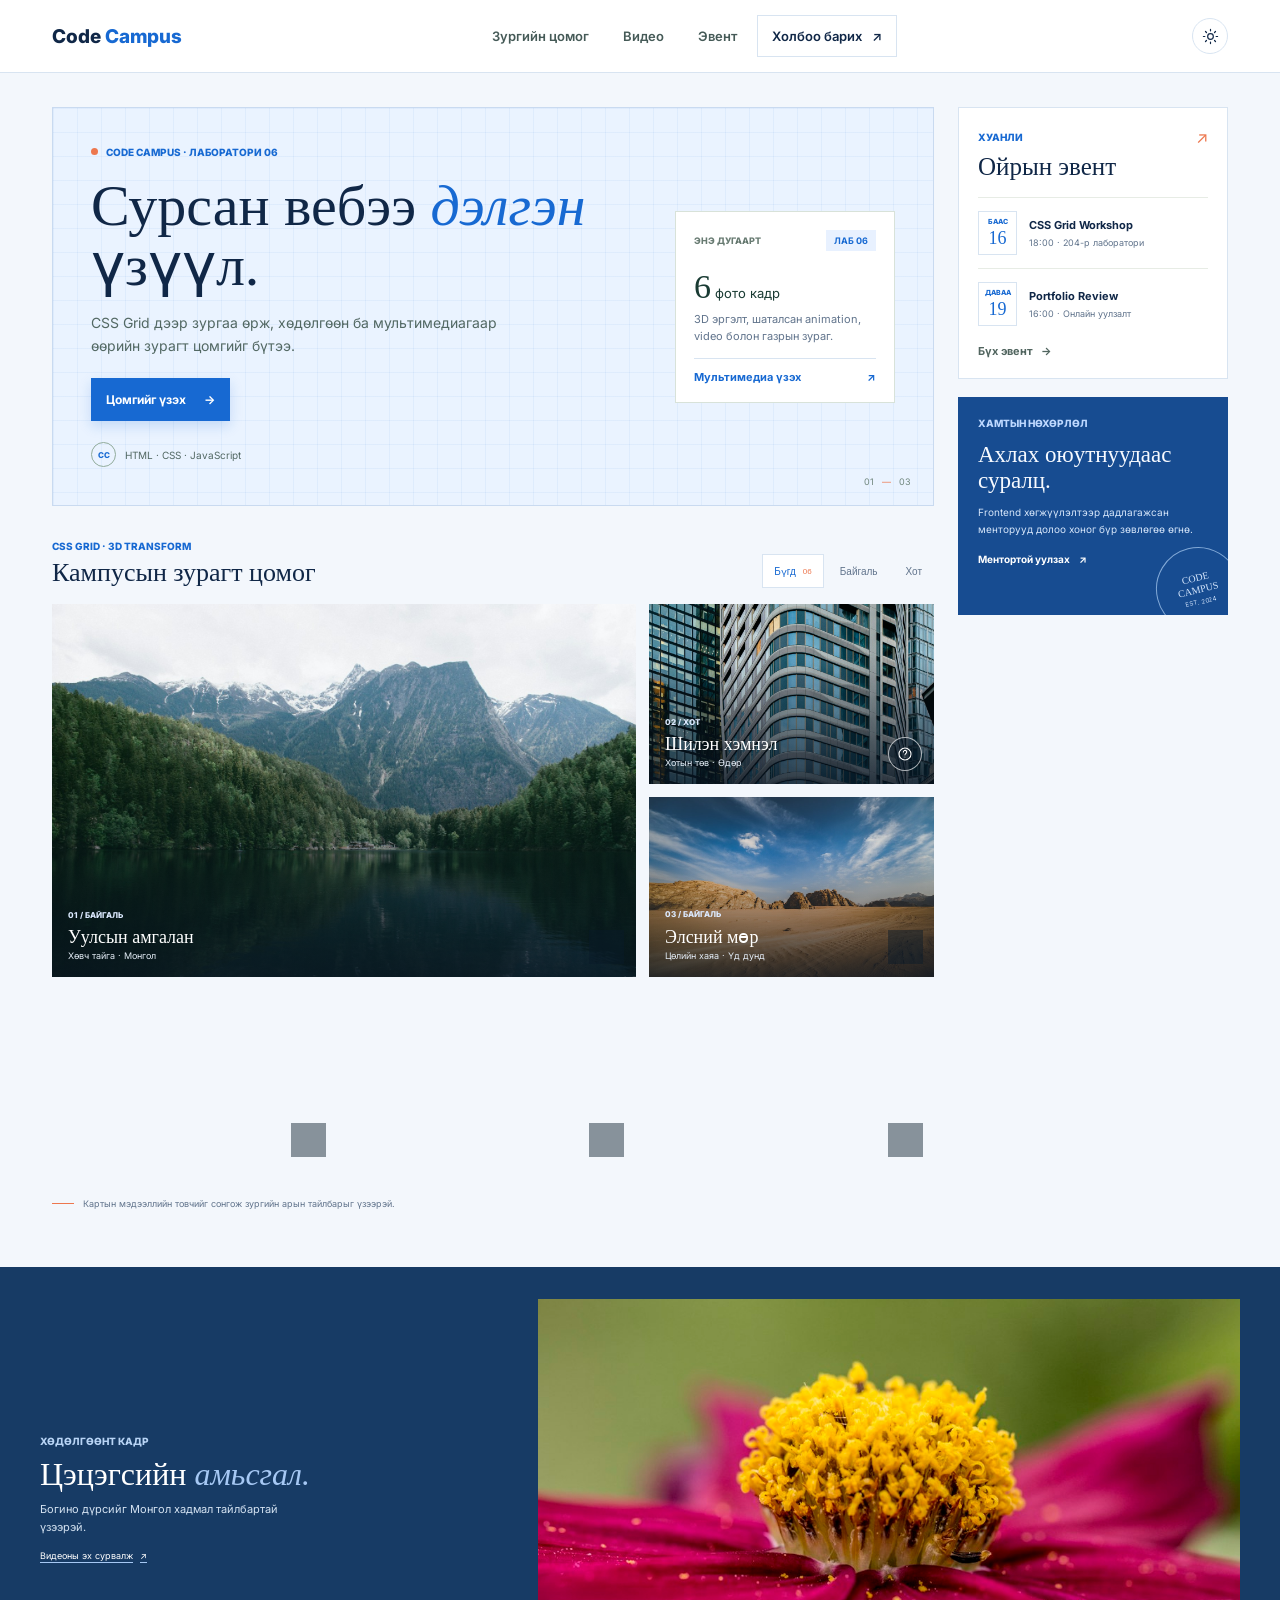
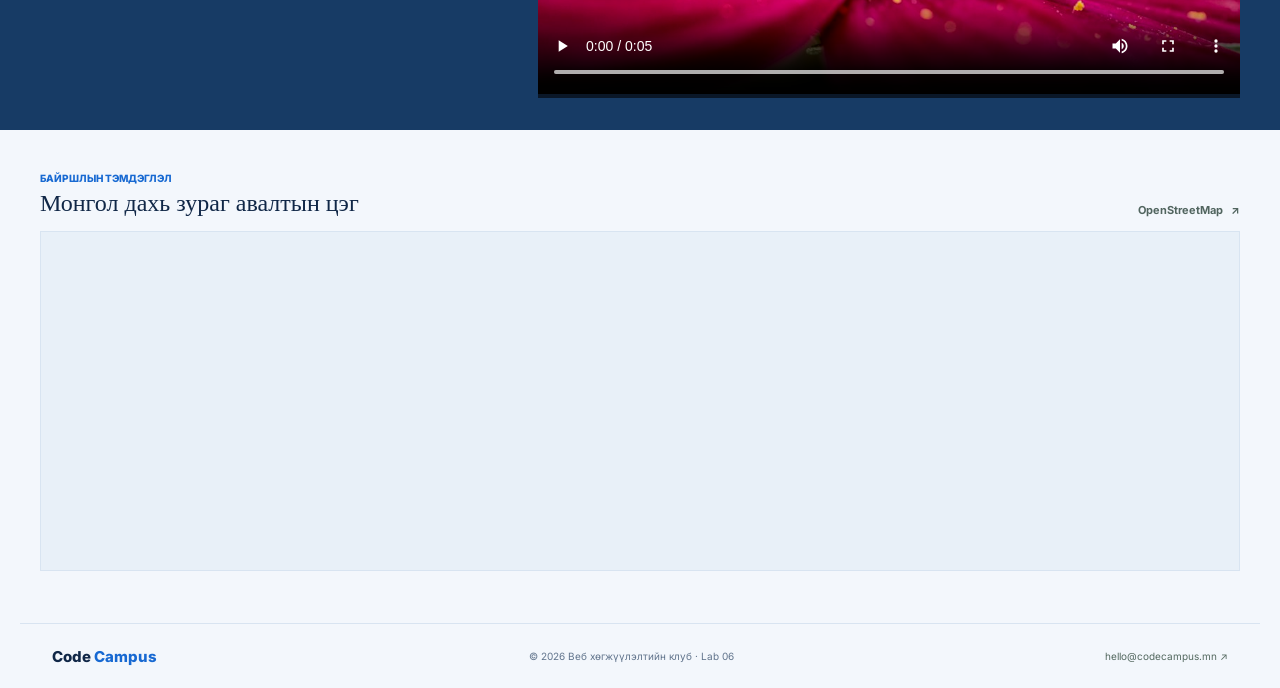
==== lab6/index.html @ c89c697c "Extend Code Campus with Lab 06 gallery" ====
<!DOCTYPE html>
<html lang="mn">
<head>
  <meta charset="UTF-8">
  <meta name="viewport" content="width=device-width, initial-scale=1.0">
  <meta name="description" content="Code Campus-ийн зурагт цомог: CSS animation, 3D flip карт болон мультимедиа.">
  <meta name="theme-color" content="#f3f7fc">
  <title>Code Campus | Зургийн цомог · Лаб 06</title>
  <link rel="preconnect" href="https://fonts.googleapis.com">
  <link rel="preconnect" href="https://fonts.gstatic.com" crossorigin>
  <link href="https://fonts.googleapis.com/css2?family=Inter:wght@400;500;600;700;800&display=swap" rel="stylesheet">
  <link rel="stylesheet" href="style.css">
  <script src="script.js" defer></script>
</head>
<body>
  <header class="site-header">
    <nav class="navbar" aria-label="Үндсэн цэс">
      <a class="logo" href="#home">Code <span>Campus</span></a>
      <input class="menu-toggle" type="checkbox" id="menu-toggle" aria-label="Цэс нээх">
      <label class="menu-button" for="menu-toggle" aria-hidden="true"><span></span><span></span><span></span></label>
      <ul class="nav-menu">
        <li><a href="#gallery">Зургийн цомог</a></li>
        <li><a href="#video">Видео</a></li>
        <li><a href="#events">Эвент</a></li>
        <li><a class="nav-cta" href="#contact">Холбоо барих <span aria-hidden="true">↗</span></a></li>
      </ul>
      <button class="theme-toggle" id="theme-toggle" type="button" aria-label="Харанхуй горим асаах" aria-pressed="false">
        <svg class="sun-icon" viewBox="0 0 24 24" aria-hidden="true"><circle cx="12" cy="12" r="4"/><path d="M12 2v2m0 16v2M4.93 4.93l1.42 1.42m11.3 11.3 1.42 1.42M2 12h2m16 0h2M4.93 19.07l1.42-1.42m11.3-11.3 1.42-1.42"/></svg>
        <svg class="moon-icon" viewBox="0 0 24 24" aria-hidden="true"><path d="M20.2 15.4A8.5 8.5 0 0 1 8.6 3.8 8.5 8.5 0 1 0 20.2 15.4Z"/></svg>
      </button>
    </nav>
  </header>

  <main id="home" class="page-layout">
    <div class="main-content">
      <section class="hero">
        <div class="hero-copy">
          <p class="eyebrow"><span class="status-dot"></span> CODE CAMPUS · ЛАБОРАТОРИ 06</p>
          <h1>Сурсан вебээ <span>дэлгэн</span> үзүүл.</h1>
          <p class="hero-description">CSS Grid дээр зургаа өрж, хөдөлгөөн ба мультимедиагаар өөрийн зурагт цомгийг бүтээ.</p>
          <a class="primary-link" href="#gallery">Цомгийг үзэх <span aria-hidden="true">→</span></a>
          <div class="hero-note"><span class="note-mark" aria-hidden="true">CC</span><span>HTML · CSS · JavaScript</span></div>
        </div>
        <aside class="enrollment" aria-label="Шинэ элсэлтийн мэдээлэл">
          <div class="enrollment-top"><span class="enrollment-label">ЭНЭ ДУГААРТ</span><span class="open-badge">ЛАБ 06</span></div>
          <p class="enrollment-date">6<span> фото кадр</span></p>
          <p class="enrollment-copy">3D эргэлт, шаталсан animation, video болон газрын зураг.</p>
          <a href="#video">Мультимедиа үзэх <span aria-hidden="true">↗</span></a>
        </aside>
        <div class="hero-index" aria-hidden="true">01 <span>—</span> 03</div>
      </section>

      <section class="courses gallery-section" id="gallery" aria-labelledby="gallery-title">
        <div class="section-heading">
          <div><p class="eyebrow">CSS GRID · 3D TRANSFORM</p><h2 id="gallery-title">Кампусын зурагт цомог</h2></div>
          <div class="gallery-filters" role="group" aria-label="Зургийг ангиллаар шүүх">
            <button class="filter-button is-active" type="button" data-filter="all" aria-pressed="true">Бүгд <span>06</span></button>
            <button class="filter-button" type="button" data-filter="nature" aria-pressed="false">Байгаль</button>
            <button class="filter-button" type="button" data-filter="city" aria-pressed="false">Хот</button>
          </div>
        </div>
        <div class="gallery-grid">
          <article class="photo-card photo-card-featured" data-category="nature" style="--i: 0"><div class="card-inner">
            <div class="card-face card-front"><img src="img/photo1.jpg" alt="Ойн ногоон уулсын дунд цэнхэр нуур, уулсын тусгал усанд харагдана" fetchpriority="high"><div class="photo-shade"></div><div class="photo-meta"><span class="course-code">01 / БАЙГАЛЬ</span><h3>Уулсын амгалан</h3><p>Хөвч тайга · Монгол</p></div><button class="flip-button" type="button" data-flip aria-label="Уулсын амгалан зургийн тайлбар харах" aria-pressed="false"><svg viewBox="0 0 24 24" aria-hidden="true"><circle cx="12" cy="12" r="9"/><path d="M9.7 9a2.4 2.4 0 1 1 4.1 1.7c-1.1 1-1.8 1.3-1.8 2.8m0 3h.01"/></svg></button></div>
            <div class="card-face card-back" aria-hidden="true" inert><span class="back-index">01 — ЗУРГИЙН ТЭМДЭГЛЭЛ</span><h3>Уулсын амгалан</h3><p>Нарс модод толгодын дагуу сүндэрлэж, тогтуун нуур цэнхэр тэнгэрийг тольдоно.</p><a href="https://unsplash.com/photos/river-surrounded-by-trees-near-mountain-elMz_DEwavA" target="_blank" rel="noopener noreferrer">Зургийн эх сурвалж ↗</a><button class="back-button" type="button" data-flip>Зураг руу буцах</button></div>
          </div></article>
          <article class="photo-card" data-category="city" style="--i: 1"><div class="card-inner">
            <div class="card-face card-front"><img src="img/photo2.jpg" alt="Шилэн фасадтай өндөр барилгын геометр хөх тэнгэрт тодорно" loading="lazy"><div class="photo-shade"></div><div class="photo-meta"><span class="course-code">02 / ХОТ</span><h3>Шилэн хэмнэл</h3><p>Хотын төв · Өдөр</p></div><button class="flip-button" type="button" data-flip aria-label="Шилэн хэмнэл зургийн тайлбар харах" aria-pressed="false"><svg viewBox="0 0 24 24" aria-hidden="true"><circle cx="12" cy="12" r="9"/><path d="M9.7 9a2.4 2.4 0 1 1 4.1 1.7c-1.1 1-1.8 1.3-1.8 2.8m0 3h.01"/></svg></button></div>
            <div class="card-face card-back" aria-hidden="true" inert><span class="back-index">02 — ЗУРГИЙН ТЭМДЭГЛЭЛ</span><h3>Шилэн хэмнэл</h3><p>Цэнхэр шилэн гадаргуу тэнгэр, хөрш барилгыг давхар тусгана.</p><a href="https://unsplash.com/photos/white-and-blue-glass-walled-high-rise-building-I87WXpMiuuc" target="_blank" rel="noopener noreferrer">Зургийн эх сурвалж ↗</a><button class="back-button" type="button" data-flip>Зураг руу буцах</button></div>
          </div></article>
          <article class="photo-card" data-category="nature" style="--i: 2"><div class="card-inner">
            <div class="card-face card-front"><img src="img/photo3.jpg" alt="Улаан шаргал элсэн тал хөх тэнгэрийн доор хадат уулстай нийлнэ" loading="lazy"><div class="photo-shade"></div><div class="photo-meta"><span class="course-code">03 / БАЙГАЛЬ</span><h3>Элсний мөр</h3><p>Цөлийн хаяа · Үд дунд</p></div><button class="flip-button" type="button" data-flip aria-label="Элсний мөр зургийн тайлбар харах" aria-pressed="false"><svg viewBox="0 0 24 24" aria-hidden="true"><circle cx="12" cy="12" r="9"/><path d="M9.7 9a2.4 2.4 0 1 1 4.1 1.7c-1.1 1-1.8 1.3-1.8 2.8m0 3h.01"/></svg></button></div>
            <div class="card-face card-back" aria-hidden="true" inert><span class="back-index">03 — ЗУРГИЙН ТЭМДЭГЛЭЛ</span><h3>Элсний мөр</h3><p>Салхи элсэн дээгүүр зөөлөн хээ татаж, алсын хадны дэргэд тэнгэр газрыг зааглана.</p><a href="https://unsplash.com/photos/a-desert-landscape-with-rocks-in-the-distance-avHjv_nHA8I" target="_blank" rel="noopener noreferrer">Зургийн эх сурвалж ↗</a><button class="back-button" type="button" data-flip>Зураг руу буцах</button></div>
          </div></article>
          <article class="photo-card" data-category="nature" style="--i: 3"><div class="card-inner">
            <div class="card-face card-front"><img src="img/photo4.jpg" alt="Ягаан өнгийн цэцгийн дэлбээний гол хэсгийн ойрын зураг" loading="lazy"><div class="photo-shade"></div><div class="photo-meta"><span class="course-code">04 / ОЙРЫН КАДР</span><h3>Жижигхэн ертөнц</h3><p>Цэцгийн дэлбээ · Макро</p></div><button class="flip-button" type="button" data-flip aria-label="Жижигхэн ертөнц зургийн тайлбар харах" aria-pressed="false"><svg viewBox="0 0 24 24" aria-hidden="true"><circle cx="12" cy="12" r="9"/><path d="M9.7 9a2.4 2.4 0 1 1 4.1 1.7c-1.1 1-1.8 1.3-1.8 2.8m0 3h.01"/></svg></button></div>
            <div class="card-face card-back" aria-hidden="true" inert><span class="back-index">04 — ЗУРГИЙН ТЭМДЭГЛЭЛ</span><h3>Жижигхэн ертөнц</h3><p>Макро линзээр харахад дэлбээний өнгө, тоосонцор жижигхэн ландшафт болон хувирна.</p><a href="https://unsplash.com/photos/pink-flower-in-tilt-shift-lens-6fVCfBMdAok" target="_blank" rel="noopener noreferrer">Зургийн эх сурвалж ↗</a><button class="back-button" type="button" data-flip>Зураг руу буцах</button></div>
          </div></article>
          <article class="photo-card" data-category="nature" style="--i: 4"><div class="card-inner">
            <div class="card-face card-front"><img src="img/photo5.jpg" alt="Шилмүүст ой, уулсын орой нуурын тунгалаг усанд туссан байдал" loading="lazy"><div class="photo-shade"></div><div class="photo-meta"><span class="course-code">05 / БАЙГАЛЬ</span><h3>Тольт нуур</h3><p>Уулын нуур · Өглөө</p></div><button class="flip-button" type="button" data-flip aria-label="Тольт нуур зургийн тайлбар харах" aria-pressed="false"><svg viewBox="0 0 24 24" aria-hidden="true"><circle cx="12" cy="12" r="9"/><path d="M9.7 9a2.4 2.4 0 1 1 4.1 1.7c-1.1 1-1.8 1.3-1.8 2.8m0 3h.01"/></svg></button></div>
            <div class="card-face card-back" aria-hidden="true" inert><span class="back-index">05 — ЗУРГИЙН ТЭМДЭГЛЭЛ</span><h3>Тольт нуур</h3><p>Нарс моддын бараан ногоон өнгө усны гадаргууд бууж, уулын хяртай тэгш хэм үүсгэнэ.</p><a href="https://unsplash.com/photos/a-lake-surrounded-by-mountains-and-trees-cpXJYdJSNeM" target="_blank" rel="noopener noreferrer">Зургийн эх сурвалж ↗</a><button class="back-button" type="button" data-flip>Зураг руу буцах</button></div>
          </div></article>
          <article class="photo-card" data-category="city" style="--i: 5"><div class="card-inner">
            <div class="card-face card-front"><img src="img/photo6.jpg" alt="Хотын явган хүний гарцаар хүмүүс өндөр барилгуудын дунд гарч байна" loading="lazy"><div class="photo-shade"></div><div class="photo-meta"><span class="course-code">06 / ХОТ</span><h3>Гудамжны урсгал</h3><p>Хотын уулзвар · Өдөр</p></div><button class="flip-button" type="button" data-flip aria-label="Гудамжны урсгал зургийн тайлбар харах" aria-pressed="false"><svg viewBox="0 0 24 24" aria-hidden="true"><circle cx="12" cy="12" r="9"/><path d="M9.7 9a2.4 2.4 0 1 1 4.1 1.7c-1.1 1-1.8 1.3-1.8 2.8m0 3h.01"/></svg></button></div>
            <div class="card-face card-back" aria-hidden="true" inert><span class="back-index">06 — ЗУРГИЙН ТЭМДЭГЛЭЛ</span><h3>Гудамжны урсгал</h3><p>Явган зорчигчдын хөдөлгөөн, фасад, замын тэмдэглэгээ хотын өдөр тутмын хэмнэлийг илтгэнэ.</p><a href="https://unsplash.com/photos/modern-city-street-with-tall-buildings-and-crosswalk-dOYoYOSDY_c" target="_blank" rel="noopener noreferrer">Зургийн эх сурвалж ↗</a><button class="back-button" type="button" data-flip>Зураг руу буцах</button></div>
          </div></article>
        </div>
        <p class="gallery-caption"><span class="caption-rule"></span> Картын мэдээллийн товчийг сонгож зургийн арын тайлбарыг үзээрэй.</p>
      </section>
    </div>

    <aside class="sidebar">
      <section class="sidebar-section" id="events">
        <div class="sidebar-heading"><p class="eyebrow">ХУАНЛИ</p><span class="sidebar-symbol" aria-hidden="true">↗</span></div>
        <h2>Ойрын эвент</h2>
        <article class="event-item"><time datetime="2026-10-16"><span>БААС</span><strong>16</strong></time><div><h3>CSS Grid Workshop</h3><p>18:00 · 204-р лаборатори</p></div></article>
        <article class="event-item"><time datetime="2026-10-19"><span>ДАВАА</span><strong>19</strong></time><div><h3>Portfolio Review</h3><p>16:00 · Онлайн уулзалт</p></div></article>
        <a class="text-link" href="#contact">Бүх эвент <span aria-hidden="true">→</span></a>
      </section>
      <section class="mentor-section" id="mentors">
        <p class="eyebrow">ХАМТЫН НӨХӨРЛӨЛ</p><h2>Ахлах оюутнуудаас суралц.</h2>
        <p>Frontend хөгжүүлэлтээр дадлагажсан менторууд долоо хоног бүр зөвлөгөө өгнө.</p>
        <a href="#contact">Ментортой уулзах <span aria-hidden="true">↗</span></a>
        <div class="mentor-stamp" aria-hidden="true">CODE<br>CAMPUS<br><span>EST. 2024</span></div>
      </section>
    </aside>
  </main>

  <section class="multimedia-band" id="video" aria-labelledby="video-title">
    <div class="multimedia-inner">
      <div class="video-copy"><p class="eyebrow">ХӨДӨЛГӨӨНТ КАДР</p><h2 id="video-title">Цэцэгсийн <span>амьсгал.</span></h2><p>Богино дүрсийг Монгол хадмал тайлбартай үзээрэй.</p><a href="https://interactive-examples.mdn.mozilla.net/media/cc0-videos/flower.mp4" target="_blank" rel="noopener noreferrer">Видеоны эх сурвалж <span aria-hidden="true">↗</span></a></div>
      <div class="video-frame"><video controls preload="metadata" poster="img/photo4.jpg" aria-describedby="video-description"><source src="video/clip.webm" type="video/webm"><source src="video/clip.mp4" type="video/mp4"><track kind="captions" src="video/clip.mn.vtt" srclang="mn" label="Монгол хадмал" default><p>Таны браузер видео тоглуулах боломжгүй байна. <a href="video/clip.mp4">Видеог нээх</a>.</p></video><p id="video-description" class="sr-only">Салхинд зөөлөн найгах цэцгийн ойрын дүрс. Яриа, хөгжимгүй.</p></div>
    </div>
  </section>
  <section class="map-section" id="map" aria-labelledby="map-title"><div class="map-inner"><div class="section-heading"><div><p class="eyebrow">БАЙРШЛЫН ТЭМДЭГЛЭЛ</p><h2 id="map-title">Монгол дахь зураг авалтын цэг</h2></div><a class="text-link" href="https://www.openstreetmap.org/?mlat=47.9184&amp;mlon=106.9177#map=13/47.9184/106.9177" target="_blank" rel="noopener noreferrer">OpenStreetMap <span aria-hidden="true">↗</span></a></div><div class="map-frame"><iframe title="Монгол Улсын газрын зураг, Улаанбаатар хотын төв" src="https://www.openstreetmap.org/export/embed.html?bbox=106.88%2C47.89%2C106.98%2C47.96&amp;layer=mapnik&amp;marker=47.9184%2C106.9177" loading="lazy" referrerpolicy="no-referrer" sandbox="allow-scripts allow-same-origin"></iframe></div></div></section>

  <footer class="site-footer" id="contact"><a class="footer-brand" href="#home">Code <span>Campus</span></a><p>© 2026 Веб хөгжүүлэлтийн клуб · Lab 06</p><a href="mailto:hello@codecampus.mn">hello@codecampus.mn <span aria-hidden="true">↗</span></a></footer>
</body>
</html>
---- lab6/style.css ----
:root {
  color-scheme: light;
  --ink: #102747;
  --muted: #61748c;
  --line: #d8e4f1;
  --paper: #f3f7fc;
  --white: #ffffff;
  --green: #1769d2;
  --orange: #ed774e;
  --blue: #496b9a;
}

* { box-sizing: border-box; }
html { scroll-behavior: smooth; }
body { margin: 0; color: var(--ink); background: var(--paper); font-family: Inter, Arial, sans-serif; }
a { color: inherit; }
.site-header { position: sticky; z-index: 10; top: 0; border-bottom: 1px solid var(--line); background: rgba(255,255,255,.96); }
.navbar { width: min(1240px, 100%); min-height: 68px; margin: 0 auto; padding: 0 20px; display: flex; align-items: center; justify-content: space-between; gap: 18px; }
.logo,.footer-brand { color: var(--ink); font-size: 19px; font-weight: 800; text-decoration: none; white-space: nowrap; }
.logo span,.footer-brand span { color: var(--green); }
.nav-menu { display: flex; align-items: center; gap: 6px; padding: 0; margin: 0; list-style: none; }
.nav-menu a { display: inline-flex; min-height: 42px; align-items: center; justify-content: center; gap: 10px; padding: 0 14px; color: #455a57; font-size: 13px; font-weight: 600; text-decoration: none; }
.nav-menu a:hover,.text-link:hover,.course-card a:hover { color: var(--green); }
.nav-menu .nav-cta { border: 1px solid var(--line); color: var(--ink); }
.menu-toggle,.menu-button { display: none; }
.page-layout { width: min(1240px, 100%); margin: 0 auto; padding: 26px 20px 50px; display: grid; grid-template-columns: minmax(0,1fr); gap: 24px; }
.main-content { min-width: 0; display: grid; align-content: start; gap: 34px; }
.hero { position: relative; min-height: 364px; padding: 29px 25px; display: grid; grid-template-columns: minmax(0,1fr); align-items: center; gap: 24px; overflow: hidden; border: 1px solid #c9daf0; background-color: #eaf3ff; background-image: linear-gradient(rgba(23,105,210,.055) 1px,transparent 1px),linear-gradient(90deg,rgba(23,105,210,.055) 1px,transparent 1px); background-size: 24px 24px; }
.hero-copy { position: relative; z-index: 1; max-width: 580px; }
.eyebrow { margin: 0; color: var(--green); font-size: 10px; font-weight: 800; letter-spacing: 0; }
.status-dot { width: 7px; height: 7px; display: inline-block; margin-right: 6px; border-radius: 50%; background: var(--orange); vertical-align: 1px; }
.hero h1 { max-width: 560px; margin: 18px 0 0; color: #102747; font-family: Georgia, serif; font-size: 48px; font-weight: 500; line-height: 1.04; }
.hero h1 span { color: var(--green); font-style: italic; }
.hero-description { max-width: 455px; margin: 14px 0 0; color: #526863; font-size: 14px; line-height: 1.7; }
.primary-link { min-height: 43px; margin-top: 20px; padding: 0 15px; display: inline-flex; align-items: center; gap: 18px; color: white; background: var(--green); font-size: 12px; font-weight: 700; text-decoration: none; }
.primary-link:hover { background: #10533f; }
.hero-note { margin-top: 21px; display: flex; align-items: center; gap: 9px; color: #526863; font-size: 10px; }
.note-mark { width: 25px; height: 25px; display: grid; place-items: center; border: 1px solid #91ab9b; border-radius: 50%; color: var(--green); font-size: 8px; font-weight: 800; }
.enrollment { position: relative; z-index: 1; width: 100%; padding: 18px; border: 1px solid #d8e2d9; background: var(--white); }
.enrollment-top { display: flex; align-items: center; justify-content: space-between; gap: 8px; }
.enrollment-label { color: #687b72; font-size: 9px; font-weight: 800; }
.open-badge { padding: 5px 8px; color: #1769d2; background: #e8f1ff; font-size: 9px; font-weight: 700; }
.enrollment-date { margin: 17px 0 0; color: #193b33; font-family: Georgia,serif; font-size: 34px; }
.enrollment-date span { font-family: Inter,Arial,sans-serif; font-size: 13px; }
.enrollment-copy { margin: 5px 0 13px; color: var(--muted); font-size: 11px; line-height: 1.55; }
.enrollment>a { display: flex; justify-content: space-between; padding-top: 11px; border-top: 1px solid var(--line); color: var(--green); font-size: 11px; font-weight: 700; text-decoration: none; }
.hero-index { position: absolute; right: 22px; bottom: 18px; color: #71877e; font-size: 9px; }
.hero-index span { padding: 0 5px; color: var(--orange); }
.courses { display: grid; gap: 16px; }
.section-heading { display: flex; align-items: end; justify-content: space-between; gap: 12px; }
.section-heading h2,.sidebar-section>h2 { margin: 6px 0 0; color: var(--ink); font-family: Georgia,serif; font-size: 25px; font-weight: 500; }
.text-link { display: inline-flex; align-items: center; gap: 8px; color: #51655f; font-size: 11px; font-weight: 700; text-decoration: none; white-space: nowrap; }
.course-grid { display: grid; grid-template-columns: minmax(0,1fr); gap: 10px; }
.course-card { min-width: 0; min-height: 218px; padding: 17px; display: flex; flex-direction: column; align-items: flex-start; border: 1px solid var(--line); background: var(--white); }
.card-top { width: 100%; display: flex; align-items: center; justify-content: space-between; }
.course-code { color: #6c7d74; font-size: 9px; font-weight: 800; }
.card-arrow { color: #81918a; font-size: 15px; }
.card-icon { width: 36px; height: 36px; margin-top: 13px; display: grid; place-items: center; background: #e6f0ff; font-size: 14px; font-weight: 800; }
.icon-html { color: #1769d2; }.icon-css { color: #bc6747; background: #fff0e9; }.icon-layout { color: var(--blue); background: #e8edf5; }.icon-js { color: #856b25; background: #f5efd8; font-size: 10px; }.icon-ui { color: #765b84; background: #f0eaf2; }.icon-build { color: #337a70; background: #e2f1ed; }
.course-card h3 { margin: 12px 0 6px; font-family: Georgia,serif; font-size: 17px; font-weight: 500; }
.course-card p { margin: 0; color: var(--muted); font-size: 11px; line-height: 1.6; }
.course-card>a { margin-top: auto; padding-top: 13px; color: #455d55; font-size: 10px; font-weight: 700; text-decoration: none; }
.course-card>a span { margin-left: 7px; color: var(--green); }
.sidebar { min-width: 0; display: grid; align-content: start; gap: 18px; }
.sidebar-section { padding: 19px; border: 1px solid var(--line); background: var(--white); }
.sidebar-heading { display: flex; align-items: center; justify-content: space-between; }
.sidebar-symbol { color: var(--orange); }
.sidebar-section>h2 { margin-bottom: 16px; }
.event-item { padding: 13px 0; display: flex; align-items: center; gap: 12px; border-top: 1px solid #e7ece5; }
.event-item time { width: 39px; min-width: 39px; display: grid; justify-items: center; padding: 5px 0; border: 1px solid var(--line); color: var(--green); }
.event-item time span { font-size: 7px; font-weight: 800; }
.event-item time strong { margin-top: 2px; font-family: Georgia,serif; font-size: 18px; font-weight: 500; }
.event-item h3 { margin: 0; font-size: 11px; }.event-item p { margin: 5px 0 0; color: var(--muted); font-size: 9px; }
.sidebar-section>.text-link { margin-top: 5px; }
.mentor-section { position: relative; min-height: 218px; padding: 20px; overflow: hidden; color: #f7faff; background: #174c91; }
.mentor-section .eyebrow { color: #bdd8ff; }
.mentor-section h2 { max-width: 210px; margin: 13px 0 0; font-family: Georgia,serif; font-size: 23px; font-weight: 500; line-height: 1.14; }
.mentor-section>p:not(.eyebrow) { max-width: 230px; margin: 10px 0 0; color: #d6e6fa; font-size: 10px; line-height: 1.65; }
.mentor-section>a { position: relative; z-index: 1; display: inline-flex; gap: 9px; margin-top: 16px; color: white; font-size: 10px; font-weight: 700; text-decoration: none; }
.mentor-stamp { position: absolute; right: -12px; bottom: -16px; width: 84px; height: 84px; display: grid; align-content: center; justify-items: center; border: 1px solid #82a9d7; border-radius: 50%; color: #d1e3fb; font-family: Georgia,serif; font-size: 10px; line-height: 1.15; text-align: center; transform: rotate(-14deg); }
.mentor-stamp span { margin-top: 4px; font-family: Inter,Arial,sans-serif; font-size: 6px; }
.site-footer { width: min(1240px, 100%); min-height: 65px; margin: 0 auto; padding: 14px 20px; display: flex; flex-direction: column; align-items: flex-start; justify-content: space-between; gap: 9px; border-top: 1px solid var(--line); color: var(--muted); }
.footer-brand { font-size: 15px; }.site-footer p,.site-footer>a:last-child { margin: 0; font-size: 10px; }.site-footer>a:last-child { color: #53685f; text-decoration: none; }

.course-card,.sidebar-section,.enrollment { transition: border-color .18s ease,box-shadow .18s ease,transform .18s ease; }
.course-card:hover,.sidebar-section:hover,.enrollment:hover { border-color: #9bbce8; box-shadow: 0 10px 24px rgba(28,82,150,.09); transform: translateY(-2px); }
.primary-link { box-shadow: 0 5px 12px rgba(23,105,210,.18); }
.primary-link:hover { background: #1054ad; }
.nav-menu a:focus-visible,.primary-link:focus-visible,.text-link:focus-visible,.course-card>a:focus-visible { outline: 2px solid #1769d2; outline-offset: 3px; }

@media (min-width: 600px) {
  .navbar { min-height: 72px; padding-inline: 26px; }
  .menu-button { display: none; }
  .nav-menu { display: flex; }
  .page-layout { padding: 30px 26px 54px; gap: 30px; }
  .hero { min-height: 390px; padding: 36px; grid-template-columns: minmax(0,1fr) 210px; gap: 24px; }
  .hero h1 { font-size: 54px; }
  .enrollment { align-self: center; }
  .course-grid { grid-template-columns: repeat(2,minmax(0,1fr)); gap: 12px; }
  .sidebar { grid-template-columns: repeat(2,minmax(0,1fr)); }
  .site-footer { padding-inline: 26px; flex-direction: row; align-items: center; }
}

@media (max-width: 599px) {
  .navbar { min-height: 62px; }
  .menu-button { width: 38px; height: 38px; display: flex; flex-direction: column; align-items: center; justify-content: center; gap: 5px; border: 1px solid var(--line); cursor: pointer; }
  .menu-button span { width: 16px; height: 1.5px; background: var(--ink); transition: transform .2s ease, opacity .2s ease; }
  .menu-toggle { position: absolute; width: 1px; height: 1px; overflow: hidden; clip: rect(0,0,0,0); white-space: nowrap; }
  .menu-toggle:focus-visible+.menu-button { outline: 2px solid var(--green); outline-offset: 2px; }
  .nav-menu { position: absolute; top: 100%; right: 0; left: 0; display: none; padding: 8px 20px 16px; border-bottom: 1px solid var(--line); background: var(--white); }
  .nav-menu li,.nav-menu a { width: 100%; }
  .nav-menu a { justify-content: flex-start; padding-inline: 8px; }
  .nav-menu .nav-cta { margin-top: 5px; padding-inline: 12px; }
  .menu-toggle:checked~.nav-menu { display: grid; }
  .menu-toggle:checked+.menu-button span:first-child { transform: translateY(6.5px) rotate(45deg); }
  .menu-toggle:checked+.menu-button span:nth-child(2) { opacity: 0; }
  .menu-toggle:checked+.menu-button span:last-child { transform: translateY(-6.5px) rotate(-45deg); }
}

@media (min-width: 900px) {
  .navbar { padding-inline: 32px; }
  .page-layout { padding: 34px 32px 58px; grid-template-columns: minmax(0,1fr) 270px; gap: 24px; }
  .hero { min-height: 378px; padding: 38px; grid-template-columns: minmax(0,1fr) 220px; }
  .hero h1 { font-size: 58px; }
  .course-grid { grid-template-columns: repeat(3,minmax(0,1fr)); gap: 12px; }
  .sidebar { position: sticky; top: 96px; grid-template-columns: 1fr; }
  .site-footer { padding-inline: 32px; }
}

@media (prefers-reduced-motion: reduce) { html { scroll-behavior: auto; } *,*::before,*::after { transition-duration: .01ms !important; } }

/* Lab 06 gallery and multimedia */
.gallery-section { min-width: 0; }
.section-heading h2 { font-size: 26px; }
.gallery-filters { display: flex; flex-wrap: wrap; justify-content: flex-end; gap: 4px; }
.filter-button { min-height: 34px; padding: 0 11px; display: inline-flex; align-items: center; gap: 7px; border: 1px solid transparent; color: var(--muted); background: transparent; font-size: 10px; }
.filter-button:hover,.filter-button.is-active { border-color: var(--line); color: var(--green); background: var(--white); }
.filter-button span { color: var(--orange); font-size: 8px; }
.gallery-grid { display: grid; grid-template-columns: repeat(3,minmax(0,1fr)); grid-auto-rows: 180px; gap: 13px; perspective: 1200px; }
.photo-card { min-width: 0; min-height: 0; grid-column: span 1; grid-row: span 1; animation: card-enter .6s both cubic-bezier(.2,.7,.25,1); animation-delay: calc(var(--i,0) * 90ms); }
.photo-card-featured { grid-column: span 2; grid-row: span 2; }
.card-inner { position: relative; width: 100%; height: 100%; min-height: 180px; transform-style: preserve-3d; transition: transform .68s cubic-bezier(.2,.72,.2,1); }
.photo-card.is-flipped .card-inner { transform: rotateY(180deg); }
.card-face { position: absolute; inset: 0; overflow: hidden; backface-visibility: hidden; -webkit-backface-visibility: hidden; }
.card-front { color: white; background: #315678; }
.card-front img { width: 100%; height: 100%; object-fit: cover; transition: transform .55s ease,filter .3s ease; }
.photo-card:hover .card-front img,.photo-card:focus-within .card-front img { transform: scale(1.04); }
.photo-shade { position: absolute; inset: 28% 0 0; background: linear-gradient(transparent,rgb(7 20 34 / 78%)); pointer-events: none; }
.photo-meta { position: absolute; right: 52px; bottom: 16px; left: 16px; }
.photo-meta .course-code { color: #dceaff; font-size: 8px; }
.photo-meta h3 { margin: 5px 0 2px; color: white; font-family: Georgia,serif; font-size: 18px; font-weight: 500; }
.photo-meta p { margin: 0; color: #e4edf7; font-size: 9px; }
.flip-button { position: absolute; z-index: 2; right: 12px; bottom: 13px; width: 34px; aspect-ratio: 1; display: grid; place-items: center; border: 1px solid rgb(255 255 255 / 65%); border-radius: 50%; color: white; background: rgb(10 27 42 / 46%); transition: background .2s ease,transform .2s ease; }
.flip-button:hover,.flip-button:focus-visible { background: #1769d2; transform: scale(1.08); }
.flip-button svg { width: 16px; fill: none; stroke: currentColor; stroke-width: 1.6; stroke-linecap: round; }
.card-back { padding: 17px; display: flex; flex-direction: column; align-items: flex-start; justify-content: center; transform: rotateY(180deg); color: #f7faff; background: #174c91; }
.photo-card:nth-child(2) .card-back,.photo-card:nth-child(5) .card-back { background: #215e68; }
.photo-card:nth-child(3) .card-back,.photo-card:nth-child(6) .card-back { background: #914f37; }
.back-index { color: #d5e7fc; font-size: 8px; font-weight: 700; }
.card-back h3 { margin: 8px 0; color: white; font-family: Georgia,serif; font-size: 18px; font-weight: 500; }
.card-back p { max-width: 42ch; margin: 0; color: #e2edf9; font-size: 10px; line-height: 1.6; }
.card-back>a { margin-top: 12px; color: white; font-size: 9px; font-weight: 700; text-decoration-color: #a6c8f4; text-underline-offset: 3px; }
.back-button { margin-top: 12px; padding: 7px 10px; border: 1px solid rgb(255 255 255 / 50%); border-radius: 2px; color: white; background: transparent; font-size: 9px; }
.back-button:hover,.back-button:focus-visible { background: rgb(255 255 255 / 14%); }
.photo-card.is-hidden { display: none; }
.gallery-caption { margin: 12px 0 0; display: flex; align-items: center; gap: 9px; color: var(--muted); font-size: 9px; }
.caption-rule { width: 22px; height: 1px; flex: 0 0 22px; background: var(--orange); }
.theme-toggle { width: 36px; height: 36px; flex: 0 0 36px; display: grid; place-items: center; border: 1px solid var(--line); border-radius: 50%; color: var(--ink); background: var(--white); transition: color .18s ease,border-color .18s ease,transform .18s ease; }
.theme-toggle:hover { color: var(--green); border-color: var(--green); transform: rotate(-12deg); }
.theme-toggle svg { width: 17px; fill: none; stroke: currentColor; stroke-width: 1.7; stroke-linecap: round; stroke-linejoin: round; }
.moon-icon,:root[data-theme="dark"] .sun-icon { display: none; }
:root[data-theme="dark"] .moon-icon { display: block; }
:root[data-theme="dark"] { color-scheme: dark; --ink: #eaf2fb; --muted: #b2c2d4; --line: #30445b; --paper: #101c2c; --white: #182a40; --green: #8dbdff; --blue: #8dbdff; --orange: #f29a78; }
:root[data-theme="dark"] .site-header { background: rgb(16 28 44 / 95%); }
:root[data-theme="dark"] .hero { border-color: #294866; background-color: #193657; background-image: linear-gradient(rgb(141 189 255 / 6%) 1px,transparent 1px),linear-gradient(90deg,rgb(141 189 255 / 6%) 1px,transparent 1px); }
:root[data-theme="dark"] .hero h1,:root[data-theme="dark"] .section-heading h2,:root[data-theme="dark"] .course-card h3,:root[data-theme="dark"] .sidebar-card h2,:root[data-theme="dark"] .event-item strong,:root[data-theme="dark"] .enrollment-date { color: var(--ink); }
:root[data-theme="dark"] .hero-description,:root[data-theme="dark"] .hero-note,:root[data-theme="dark"] .course-card p,:root[data-theme="dark"] .event-item p,:root[data-theme="dark"] .mentor-card p { color: var(--muted); }
:root[data-theme="dark"] .enrollment,:root[data-theme="dark"] .course-card,:root[data-theme="dark"] .sidebar-card { border-color: var(--line); background: var(--white); }
:root[data-theme="dark"] .mentor-card { border-color: #365c87; background: #173b65; }
:root[data-theme="dark"] .nav-menu a { color: #d7e4f2; }
:root[data-theme="dark"] .nav-menu .nav-cta { border-color: var(--line); color: var(--ink); }
:root[data-theme="dark"] .nav-menu { background: var(--white); }
:root[data-theme="dark"] .theme-toggle { color: #edc66a; background: var(--white); }
.multimedia-band { padding: 32px 20px; color: #f5f9ff; background: #173b65; }
.multimedia-inner,.map-inner { width: min(1200px,100%); margin: 0 auto; }
.multimedia-inner { display: grid; grid-template-columns: minmax(0,.8fr) minmax(0,1.2fr); align-items: center; gap: 30px; }
.video-copy .eyebrow { color: #b8d4f5; }
.video-copy h2 { margin: 10px 0 0; color: white; font-family: Georgia,serif; font-size: 32px; font-weight: 500; line-height: 1.08; }
.video-copy h2 span { color: #a6c8f4; font-style: italic; }
.video-copy>p:not(.eyebrow) { max-width: 35ch; margin: 10px 0 0; color: #d5e3f2; font-size: 11px; line-height: 1.6; }
.video-copy>a { display: inline-flex; gap: 7px; margin-top: 13px; color: white; font-size: 9px; text-decoration-color: #a6c8f4; text-underline-offset: 3px; }
.video-frame { min-width: 0; background: #0a1728; }
.video-frame video { width: 100%; aspect-ratio: 16/9; object-fit: cover; }
.sr-only { position: absolute; width: 1px; height: 1px; padding: 0; margin: -1px; overflow: hidden; clip: rect(0,0,0,0); white-space: nowrap; border: 0; }
.map-section { padding: 42px 20px 52px; background: var(--paper); }
.map-section .section-heading { margin-bottom: 14px; }
.map-section .section-heading h2 { font-size: 24px; }
.map-frame { height: clamp(220px,30vw,340px); overflow: hidden; border: 1px solid var(--line); background: #e8f0f8; }
.map-frame iframe { width: 100%; height: 100%; border: 0; }
:focus-visible { outline: 3px solid var(--orange); outline-offset: 3px; }
@keyframes card-enter { from { opacity: 0; transform: translateY(16px) scale(.985); } to { opacity: 1; transform: translateY(0) scale(1); } }

@media (max-width: 920px) {
  .gallery-grid { grid-template-columns: repeat(2,minmax(0,1fr)); grid-auto-rows: 190px; }
  .photo-card-featured { grid-column: span 2; grid-row: span 2; }
  .multimedia-inner { gap: 20px; }
}
@media (max-width: 680px) {
  .gallery-section .section-heading { align-items: flex-start; flex-direction: column; }
  .gallery-filters { justify-content: flex-start; }
  .gallery-grid { grid-auto-rows: 220px; }
  .multimedia-inner { grid-template-columns: 1fr; }
}
@media (max-width: 599px) {
  .navbar { gap: 8px; }
  .theme-toggle { width: 34px; height: 34px; flex-basis: 34px; }
  .hero { min-height: 0; padding: 24px; }
  .hero h1 { font-size: 34px; }
  .hero-description { font-size: 13px; }
  .gallery-grid { grid-template-columns: minmax(0,1fr); grid-auto-rows: 250px; }
  .photo-card-featured { grid-column: span 1; grid-row: span 1; }
  .photo-meta { right: 48px; bottom: 15px; left: 15px; }
  .card-back { padding: 15px; }
  .card-back p { font-size: 11px; }
  .multimedia-band { padding: 24px 20px; }
  .map-section { padding: 34px 20px 42px; }
  .map-section .section-heading { align-items: flex-start; }
}
@media (prefers-reduced-motion: reduce) {
  *,*::before,*::after { animation-duration: .01ms !important; animation-iteration-count: 1 !important; transition-duration: .01ms !important; scroll-behavior: auto !important; }
  .photo-card:hover .card-front img,.photo-card:focus-within .card-front img,.theme-toggle:hover,.flip-button:hover { transform: none; }
}
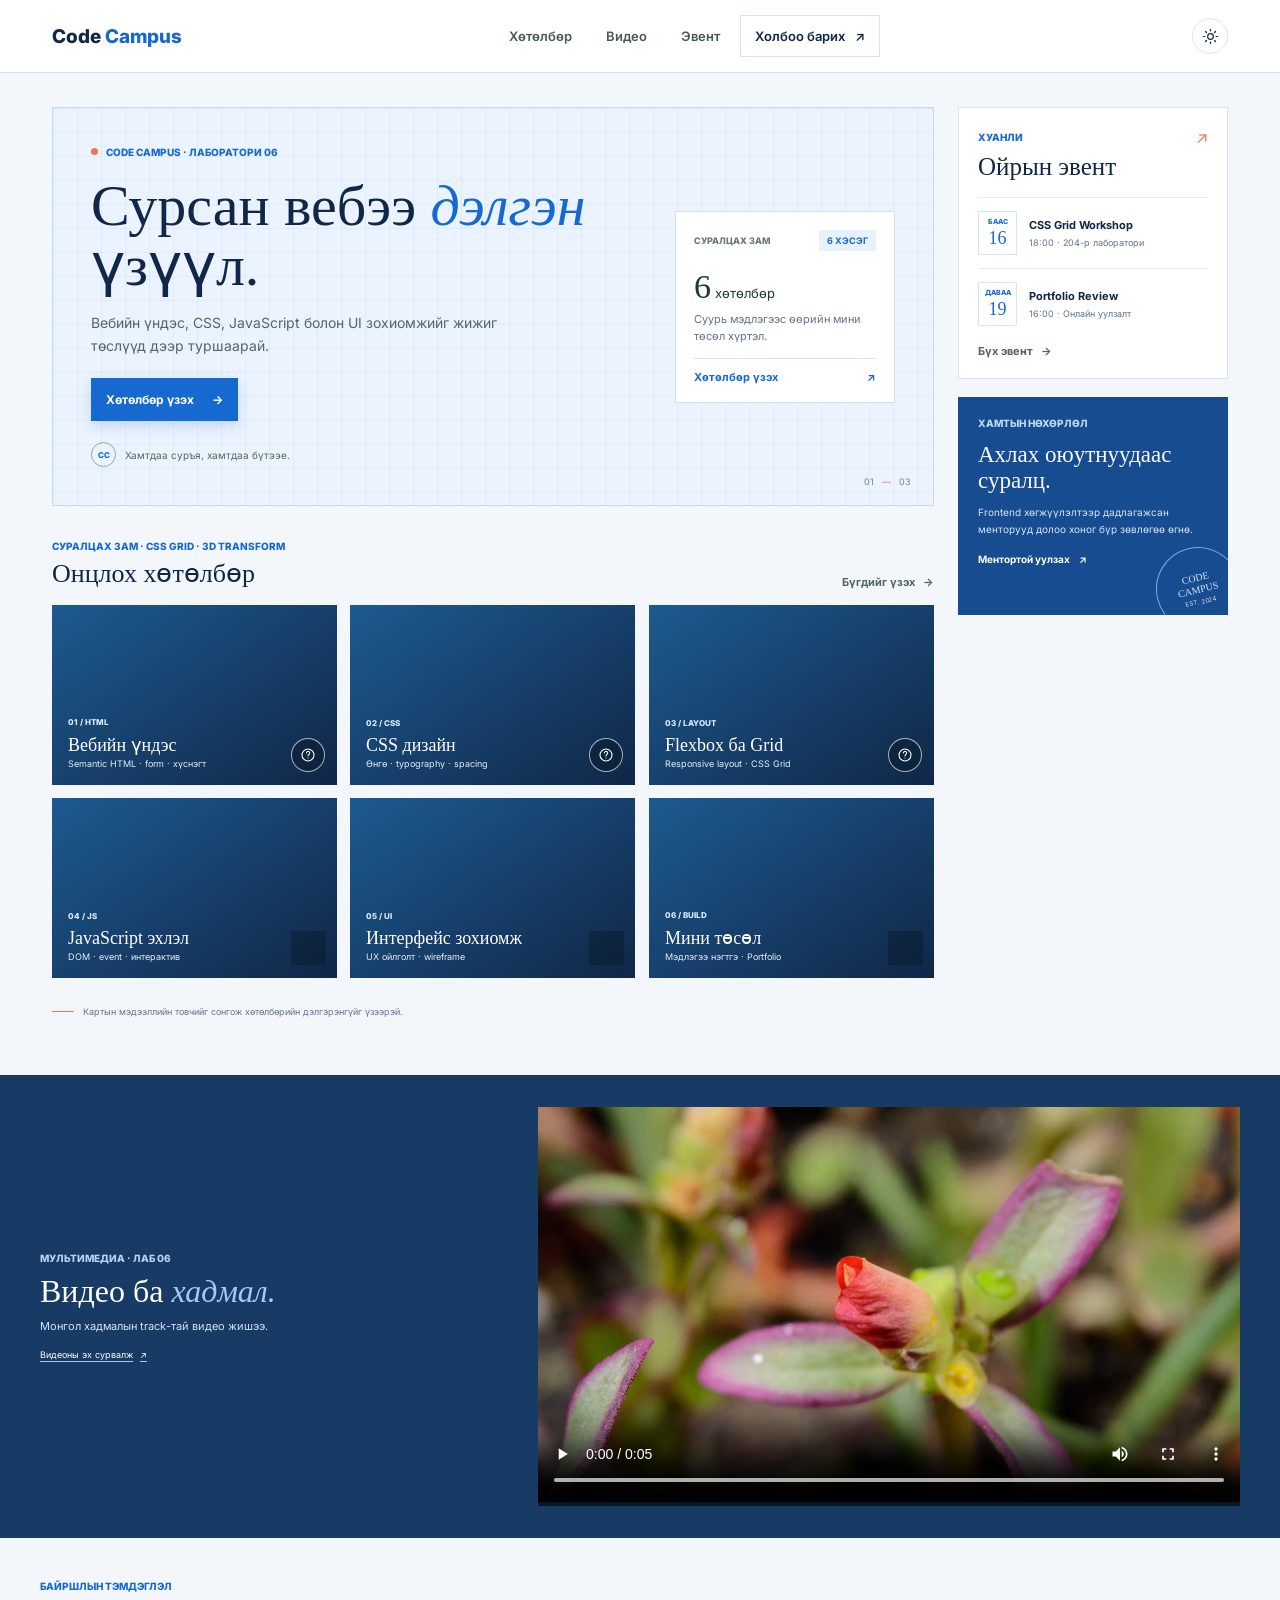
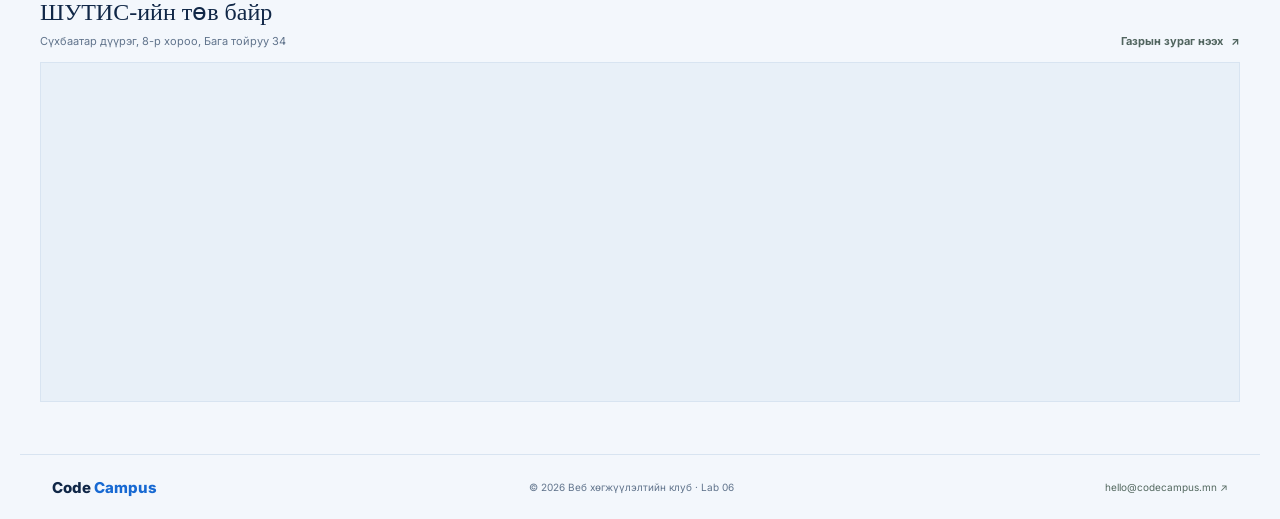
==== commit a0ae7345: "Keep Lab 06 focused on Lab 05 courses" ====
--- a/lab6/index.html
+++ b/lab6/index.html
@@ -3,7 +3,7 @@
 <head>
   <meta charset="UTF-8">
   <meta name="viewport" content="width=device-width, initial-scale=1.0">
-  <meta name="description" content="Code Campus-ийн зурагт цомог: CSS animation, 3D flip карт болон мультимедиа.">
+  <meta name="description" content="Code Campus-ийн зургаан сургалтын хөтөлбөр: CSS animation, 3D flip карт болон мультимедиа.">
   <meta name="theme-color" content="#f3f7fc">
   <title>Code Campus | Зургийн цомог · Лаб 06</title>
   <link rel="preconnect" href="https://fonts.googleapis.com">
@@ -19,7 +19,7 @@
       <input class="menu-toggle" type="checkbox" id="menu-toggle" aria-label="Цэс нээх">
       <label class="menu-button" for="menu-toggle" aria-hidden="true"><span></span><span></span><span></span></label>
       <ul class="nav-menu">
-        <li><a href="#gallery">Зургийн цомог</a></li>
+        <li><a href="#gallery">Хөтөлбөр</a></li>
         <li><a href="#video">Видео</a></li>
         <li><a href="#events">Эвент</a></li>
         <li><a class="nav-cta" href="#contact">Холбоо барих <span aria-hidden="true">↗</span></a></li>
@@ -37,55 +37,51 @@
         <div class="hero-copy">
           <p class="eyebrow"><span class="status-dot"></span> CODE CAMPUS · ЛАБОРАТОРИ 06</p>
           <h1>Сурсан вебээ <span>дэлгэн</span> үзүүл.</h1>
-          <p class="hero-description">CSS Grid дээр зургаа өрж, хөдөлгөөн ба мультимедиагаар өөрийн зурагт цомгийг бүтээ.</p>
-          <a class="primary-link" href="#gallery">Цомгийг үзэх <span aria-hidden="true">→</span></a>
-          <div class="hero-note"><span class="note-mark" aria-hidden="true">CC</span><span>HTML · CSS · JavaScript</span></div>
+          <p class="hero-description">Вебийн үндэс, CSS, JavaScript болон UI зохиомжийг жижиг төслүүд дээр туршаарай.</p>
+          <a class="primary-link" href="#gallery">Хөтөлбөр үзэх <span aria-hidden="true">→</span></a>
+          <div class="hero-note"><span class="note-mark" aria-hidden="true">CC</span><span>Хамтдаа суръя, хамтдаа бүтээе.</span></div>
         </div>
         <aside class="enrollment" aria-label="Шинэ элсэлтийн мэдээлэл">
-          <div class="enrollment-top"><span class="enrollment-label">ЭНЭ ДУГААРТ</span><span class="open-badge">ЛАБ 06</span></div>
-          <p class="enrollment-date">6<span> фото кадр</span></p>
-          <p class="enrollment-copy">3D эргэлт, шаталсан animation, video болон газрын зураг.</p>
-          <a href="#video">Мультимедиа үзэх <span aria-hidden="true">↗</span></a>
+          <div class="enrollment-top"><span class="enrollment-label">СУРАЛЦАХ ЗАМ</span><span class="open-badge">6 ХЭСЭГ</span></div>
+          <p class="enrollment-date">6<span> хөтөлбөр</span></p>
+          <p class="enrollment-copy">Суурь мэдлэгээс өөрийн мини төсөл хүртэл.</p>
+          <a href="#gallery">Хөтөлбөр үзэх <span aria-hidden="true">↗</span></a>
         </aside>
         <div class="hero-index" aria-hidden="true">01 <span>—</span> 03</div>
       </section>
 
       <section class="courses gallery-section" id="gallery" aria-labelledby="gallery-title">
         <div class="section-heading">
-          <div><p class="eyebrow">CSS GRID · 3D TRANSFORM</p><h2 id="gallery-title">Кампусын зурагт цомог</h2></div>
-          <div class="gallery-filters" role="group" aria-label="Зургийг ангиллаар шүүх">
-            <button class="filter-button is-active" type="button" data-filter="all" aria-pressed="true">Бүгд <span>06</span></button>
-            <button class="filter-button" type="button" data-filter="nature" aria-pressed="false">Байгаль</button>
-            <button class="filter-button" type="button" data-filter="city" aria-pressed="false">Хот</button>
-          </div>
+          <div><p class="eyebrow">СУРАЛЦАХ ЗАМ · CSS GRID · 3D TRANSFORM</p><h2 id="gallery-title">Онцлох хөтөлбөр</h2></div>
+          <a class="text-link" href="#video">Бүгдийг үзэх <span aria-hidden="true">→</span></a>
         </div>
         <div class="gallery-grid">
-          <article class="photo-card photo-card-featured" data-category="nature" style="--i: 0"><div class="card-inner">
-            <div class="card-face card-front"><img src="img/photo1.jpg" alt="Ойн ногоон уулсын дунд цэнхэр нуур, уулсын тусгал усанд харагдана" fetchpriority="high"><div class="photo-shade"></div><div class="photo-meta"><span class="course-code">01 / БАЙГАЛЬ</span><h3>Уулсын амгалан</h3><p>Хөвч тайга · Монгол</p></div><button class="flip-button" type="button" data-flip aria-label="Уулсын амгалан зургийн тайлбар харах" aria-pressed="false"><svg viewBox="0 0 24 24" aria-hidden="true"><circle cx="12" cy="12" r="9"/><path d="M9.7 9a2.4 2.4 0 1 1 4.1 1.7c-1.1 1-1.8 1.3-1.8 2.8m0 3h.01"/></svg></button></div>
-            <div class="card-face card-back" aria-hidden="true" inert><span class="back-index">01 — ЗУРГИЙН ТЭМДЭГЛЭЛ</span><h3>Уулсын амгалан</h3><p>Нарс модод толгодын дагуу сүндэрлэж, тогтуун нуур цэнхэр тэнгэрийг тольдоно.</p><a href="https://unsplash.com/photos/river-surrounded-by-trees-near-mountain-elMz_DEwavA" target="_blank" rel="noopener noreferrer">Зургийн эх сурвалж ↗</a><button class="back-button" type="button" data-flip>Зураг руу буцах</button></div>
+          <article class="photo-card" style="--i: 0"><div class="card-inner">
+            <div class="card-face card-front"><div class="course-visual icon-html" aria-hidden="true">&lt;/&gt;</div><div class="photo-shade"></div><div class="photo-meta"><span class="course-code">01 / HTML</span><h3>Вебийн үндэс</h3><p>Semantic HTML · form · хүснэгт</p></div><button class="flip-button" type="button" data-flip aria-label="Вебийн үндэс хөтөлбөрийн дэлгэрэнгүйг харах" aria-pressed="false"><svg viewBox="0 0 24 24" aria-hidden="true"><circle cx="12" cy="12" r="9"/><path d="M9.7 9a2.4 2.4 0 1 1 4.1 1.7c-1.1 1-1.8 1.3-1.8 2.8m0 3h.01"/></svg></button></div>
+            <div class="card-face card-back" aria-hidden="true" inert><span class="back-index">01 — СУРАЛЦАХ ЗАМ</span><h3>Вебийн үндэс</h3><p>Semantic HTML бүтэц, form, хүснэгт болон вебийн суурь зохиомж.</p><a href="#video">Хичээлийн жишээ ↗</a><button class="back-button" type="button" data-flip>Буцах</button></div>
           </div></article>
-          <article class="photo-card" data-category="city" style="--i: 1"><div class="card-inner">
-            <div class="card-face card-front"><img src="img/photo2.jpg" alt="Шилэн фасадтай өндөр барилгын геометр хөх тэнгэрт тодорно" loading="lazy"><div class="photo-shade"></div><div class="photo-meta"><span class="course-code">02 / ХОТ</span><h3>Шилэн хэмнэл</h3><p>Хотын төв · Өдөр</p></div><button class="flip-button" type="button" data-flip aria-label="Шилэн хэмнэл зургийн тайлбар харах" aria-pressed="false"><svg viewBox="0 0 24 24" aria-hidden="true"><circle cx="12" cy="12" r="9"/><path d="M9.7 9a2.4 2.4 0 1 1 4.1 1.7c-1.1 1-1.8 1.3-1.8 2.8m0 3h.01"/></svg></button></div>
-            <div class="card-face card-back" aria-hidden="true" inert><span class="back-index">02 — ЗУРГИЙН ТЭМДЭГЛЭЛ</span><h3>Шилэн хэмнэл</h3><p>Цэнхэр шилэн гадаргуу тэнгэр, хөрш барилгыг давхар тусгана.</p><a href="https://unsplash.com/photos/white-and-blue-glass-walled-high-rise-building-I87WXpMiuuc" target="_blank" rel="noopener noreferrer">Зургийн эх сурвалж ↗</a><button class="back-button" type="button" data-flip>Зураг руу буцах</button></div>
+          <article class="photo-card" style="--i: 1"><div class="card-inner">
+            <div class="card-face card-front"><div class="course-visual icon-css" aria-hidden="true">✳</div><div class="photo-shade"></div><div class="photo-meta"><span class="course-code">02 / CSS</span><h3>CSS дизайн</h3><p>Өнгө · typography · spacing</p></div><button class="flip-button" type="button" data-flip aria-label="CSS дизайн хөтөлбөрийн дэлгэрэнгүйг харах" aria-pressed="false"><svg viewBox="0 0 24 24" aria-hidden="true"><circle cx="12" cy="12" r="9"/><path d="M9.7 9a2.4 2.4 0 1 1 4.1 1.7c-1.1 1-1.8 1.3-1.8 2.8m0 3h.01"/></svg></button></div>
+            <div class="card-face card-back" aria-hidden="true" inert><span class="back-index">02 — СУРАЛЦАХ ЗАМ</span><h3>CSS дизайн</h3><p>Өнгө, typography, spacing ашиглан цэгцтэй интерфейс бүтээнэ.</p><a href="#video">Хичээлийн жишээ ↗</a><button class="back-button" type="button" data-flip>Буцах</button></div>
           </div></article>
-          <article class="photo-card" data-category="nature" style="--i: 2"><div class="card-inner">
-            <div class="card-face card-front"><img src="img/photo3.jpg" alt="Улаан шаргал элсэн тал хөх тэнгэрийн доор хадат уулстай нийлнэ" loading="lazy"><div class="photo-shade"></div><div class="photo-meta"><span class="course-code">03 / БАЙГАЛЬ</span><h3>Элсний мөр</h3><p>Цөлийн хаяа · Үд дунд</p></div><button class="flip-button" type="button" data-flip aria-label="Элсний мөр зургийн тайлбар харах" aria-pressed="false"><svg viewBox="0 0 24 24" aria-hidden="true"><circle cx="12" cy="12" r="9"/><path d="M9.7 9a2.4 2.4 0 1 1 4.1 1.7c-1.1 1-1.8 1.3-1.8 2.8m0 3h.01"/></svg></button></div>
-            <div class="card-face card-back" aria-hidden="true" inert><span class="back-index">03 — ЗУРГИЙН ТЭМДЭГЛЭЛ</span><h3>Элсний мөр</h3><p>Салхи элсэн дээгүүр зөөлөн хээ татаж, алсын хадны дэргэд тэнгэр газрыг зааглана.</p><a href="https://unsplash.com/photos/a-desert-landscape-with-rocks-in-the-distance-avHjv_nHA8I" target="_blank" rel="noopener noreferrer">Зургийн эх сурвалж ↗</a><button class="back-button" type="button" data-flip>Зураг руу буцах</button></div>
+          <article class="photo-card" style="--i: 2"><div class="card-inner">
+            <div class="card-face card-front"><div class="course-visual icon-layout" aria-hidden="true">▦</div><div class="photo-shade"></div><div class="photo-meta"><span class="course-code">03 / LAYOUT</span><h3>Flexbox ба Grid</h3><p>Responsive layout · CSS Grid</p></div><button class="flip-button" type="button" data-flip aria-label="Flexbox ба Grid хөтөлбөрийн дэлгэрэнгүйг харах" aria-pressed="false"><svg viewBox="0 0 24 24" aria-hidden="true"><circle cx="12" cy="12" r="9"/><path d="M9.7 9a2.4 2.4 0 1 1 4.1 1.7c-1.1 1-1.8 1.3-1.8 2.8m0 3h.01"/></svg></button></div>
+            <div class="card-face card-back" aria-hidden="true" inert><span class="back-index">03 — СУРАЛЦАХ ЗАМ</span><h3>Flexbox ба Grid</h3><p>Responsive навигаци, картын grid, дэлгэцэд таарах layout хийнэ.</p><a href="#video">Хичээлийн жишээ ↗</a><button class="back-button" type="button" data-flip>Буцах</button></div>
           </div></article>
-          <article class="photo-card" data-category="nature" style="--i: 3"><div class="card-inner">
-            <div class="card-face card-front"><img src="img/photo4.jpg" alt="Ягаан өнгийн цэцгийн дэлбээний гол хэсгийн ойрын зураг" loading="lazy"><div class="photo-shade"></div><div class="photo-meta"><span class="course-code">04 / ОЙРЫН КАДР</span><h3>Жижигхэн ертөнц</h3><p>Цэцгийн дэлбээ · Макро</p></div><button class="flip-button" type="button" data-flip aria-label="Жижигхэн ертөнц зургийн тайлбар харах" aria-pressed="false"><svg viewBox="0 0 24 24" aria-hidden="true"><circle cx="12" cy="12" r="9"/><path d="M9.7 9a2.4 2.4 0 1 1 4.1 1.7c-1.1 1-1.8 1.3-1.8 2.8m0 3h.01"/></svg></button></div>
-            <div class="card-face card-back" aria-hidden="true" inert><span class="back-index">04 — ЗУРГИЙН ТЭМДЭГЛЭЛ</span><h3>Жижигхэн ертөнц</h3><p>Макро линзээр харахад дэлбээний өнгө, тоосонцор жижигхэн ландшафт болон хувирна.</p><a href="https://unsplash.com/photos/pink-flower-in-tilt-shift-lens-6fVCfBMdAok" target="_blank" rel="noopener noreferrer">Зургийн эх сурвалж ↗</a><button class="back-button" type="button" data-flip>Зураг руу буцах</button></div>
+          <article class="photo-card" style="--i: 3"><div class="card-inner">
+            <div class="card-face card-front"><div class="course-visual icon-js" aria-hidden="true">JS</div><div class="photo-shade"></div><div class="photo-meta"><span class="course-code">04 / JS</span><h3>JavaScript эхлэл</h3><p>DOM · event · интерактив</p></div><button class="flip-button" type="button" data-flip aria-label="JavaScript эхлэл хөтөлбөрийн дэлгэрэнгүйг харах" aria-pressed="false"><svg viewBox="0 0 24 24" aria-hidden="true"><circle cx="12" cy="12" r="9"/><path d="M9.7 9a2.4 2.4 0 1 1 4.1 1.7c-1.1 1-1.8 1.3-1.8 2.8m0 3h.01"/></svg></button></div>
+            <div class="card-face card-back" aria-hidden="true" inert><span class="back-index">04 — СУРАЛЦАХ ЗАМ</span><h3>JavaScript эхлэл</h3><p>DOM, event болон формын шалгалтаар хуудсаа интерактив болгоно.</p><a href="#video">Хичээлийн жишээ ↗</a><button class="back-button" type="button" data-flip>Буцах</button></div>
           </div></article>
-          <article class="photo-card" data-category="nature" style="--i: 4"><div class="card-inner">
-            <div class="card-face card-front"><img src="img/photo5.jpg" alt="Шилмүүст ой, уулсын орой нуурын тунгалаг усанд туссан байдал" loading="lazy"><div class="photo-shade"></div><div class="photo-meta"><span class="course-code">05 / БАЙГАЛЬ</span><h3>Тольт нуур</h3><p>Уулын нуур · Өглөө</p></div><button class="flip-button" type="button" data-flip aria-label="Тольт нуур зургийн тайлбар харах" aria-pressed="false"><svg viewBox="0 0 24 24" aria-hidden="true"><circle cx="12" cy="12" r="9"/><path d="M9.7 9a2.4 2.4 0 1 1 4.1 1.7c-1.1 1-1.8 1.3-1.8 2.8m0 3h.01"/></svg></button></div>
-            <div class="card-face card-back" aria-hidden="true" inert><span class="back-index">05 — ЗУРГИЙН ТЭМДЭГЛЭЛ</span><h3>Тольт нуур</h3><p>Нарс моддын бараан ногоон өнгө усны гадаргууд бууж, уулын хяртай тэгш хэм үүсгэнэ.</p><a href="https://unsplash.com/photos/a-lake-surrounded-by-mountains-and-trees-cpXJYdJSNeM" target="_blank" rel="noopener noreferrer">Зургийн эх сурвалж ↗</a><button class="back-button" type="button" data-flip>Зураг руу буцах</button></div>
+          <article class="photo-card" style="--i: 4"><div class="card-inner">
+            <div class="card-face card-front"><div class="course-visual icon-ui" aria-hidden="true">◫</div><div class="photo-shade"></div><div class="photo-meta"><span class="course-code">05 / UI</span><h3>Интерфейс зохиомж</h3><p>UX ойлголт · wireframe</p></div><button class="flip-button" type="button" data-flip aria-label="Интерфейс зохиомж хөтөлбөрийн дэлгэрэнгүйг харах" aria-pressed="false"><svg viewBox="0 0 24 24" aria-hidden="true"><circle cx="12" cy="12" r="9"/><path d="M9.7 9a2.4 2.4 0 1 1 4.1 1.7c-1.1 1-1.8 1.3-1.8 2.8m0 3h.01"/></svg></button></div>
+            <div class="card-face card-back" aria-hidden="true" inert><span class="back-index">05 — СУРАЛЦАХ ЗАМ</span><h3>Интерфейс зохиомж</h3><p>Уншихад хялбар, ойлгомжтой хэрэглэгчийн туршлага төлөвлөнө.</p><a href="#video">Хичээлийн жишээ ↗</a><button class="back-button" type="button" data-flip>Буцах</button></div>
           </div></article>
-          <article class="photo-card" data-category="city" style="--i: 5"><div class="card-inner">
-            <div class="card-face card-front"><img src="img/photo6.jpg" alt="Хотын явган хүний гарцаар хүмүүс өндөр барилгуудын дунд гарч байна" loading="lazy"><div class="photo-shade"></div><div class="photo-meta"><span class="course-code">06 / ХОТ</span><h3>Гудамжны урсгал</h3><p>Хотын уулзвар · Өдөр</p></div><button class="flip-button" type="button" data-flip aria-label="Гудамжны урсгал зургийн тайлбар харах" aria-pressed="false"><svg viewBox="0 0 24 24" aria-hidden="true"><circle cx="12" cy="12" r="9"/><path d="M9.7 9a2.4 2.4 0 1 1 4.1 1.7c-1.1 1-1.8 1.3-1.8 2.8m0 3h.01"/></svg></button></div>
-            <div class="card-face card-back" aria-hidden="true" inert><span class="back-index">06 — ЗУРГИЙН ТЭМДЭГЛЭЛ</span><h3>Гудамжны урсгал</h3><p>Явган зорчигчдын хөдөлгөөн, фасад, замын тэмдэглэгээ хотын өдөр тутмын хэмнэлийг илтгэнэ.</p><a href="https://unsplash.com/photos/modern-city-street-with-tall-buildings-and-crosswalk-dOYoYOSDY_c" target="_blank" rel="noopener noreferrer">Зургийн эх сурвалж ↗</a><button class="back-button" type="button" data-flip>Зураг руу буцах</button></div>
+          <article class="photo-card" style="--i: 5"><div class="card-inner">
+            <div class="card-face card-front"><div class="course-visual icon-build" aria-hidden="true">✦</div><div class="photo-shade"></div><div class="photo-meta"><span class="course-code">06 / BUILD</span><h3>Мини төсөл</h3><p>Мэдлэгээ нэгтгэ · Portfolio</p></div><button class="flip-button" type="button" data-flip aria-label="Мини төсөл хөтөлбөрийн дэлгэрэнгүйг харах" aria-pressed="false"><svg viewBox="0 0 24 24" aria-hidden="true"><circle cx="12" cy="12" r="9"/><path d="M9.7 9a2.4 2.4 0 1 1 4.1 1.7c-1.1 1-1.8 1.3-1.8 2.8m0 3h.01"/></svg></button></div>
+            <div class="card-face card-back" aria-hidden="true" inert><span class="back-index">06 — СУРАЛЦАХ ЗАМ</span><h3>Мини төсөл</h3><p>Сурсан зүйлсээ нэгтгэн portfolio-д оруулах сайт бүтээнэ.</p><a href="#video">Хичээлийн жишээ ↗</a><button class="back-button" type="button" data-flip>Буцах</button></div>
           </div></article>
         </div>
-        <p class="gallery-caption"><span class="caption-rule"></span> Картын мэдээллийн товчийг сонгож зургийн арын тайлбарыг үзээрэй.</p>
+        <p class="gallery-caption"><span class="caption-rule"></span> Картын мэдээллийн товчийг сонгож хөтөлбөрийн дэлгэрэнгүйг үзээрэй.</p>
       </section>
     </div>
 
@@ -108,11 +104,11 @@
 
   <section class="multimedia-band" id="video" aria-labelledby="video-title">
     <div class="multimedia-inner">
-      <div class="video-copy"><p class="eyebrow">ХӨДӨЛГӨӨНТ КАДР</p><h2 id="video-title">Цэцэгсийн <span>амьсгал.</span></h2><p>Богино дүрсийг Монгол хадмал тайлбартай үзээрэй.</p><a href="https://interactive-examples.mdn.mozilla.net/media/cc0-videos/flower.mp4" target="_blank" rel="noopener noreferrer">Видеоны эх сурвалж <span aria-hidden="true">↗</span></a></div>
-      <div class="video-frame"><video controls preload="metadata" poster="img/photo4.jpg" aria-describedby="video-description"><source src="video/clip.webm" type="video/webm"><source src="video/clip.mp4" type="video/mp4"><track kind="captions" src="video/clip.mn.vtt" srclang="mn" label="Монгол хадмал" default><p>Таны браузер видео тоглуулах боломжгүй байна. <a href="video/clip.mp4">Видеог нээх</a>.</p></video><p id="video-description" class="sr-only">Салхинд зөөлөн найгах цэцгийн ойрын дүрс. Яриа, хөгжимгүй.</p></div>
+      <div class="video-copy"><p class="eyebrow">МУЛЬТИМЕДИА · ЛАБ 06</p><h2 id="video-title">Видео ба <span>хадмал.</span></h2><p>Монгол хадмалын track-тай видео жишээ.</p><a href="https://interactive-examples.mdn.mozilla.net/media/cc0-videos/flower.mp4" target="_blank" rel="noopener noreferrer">Видеоны эх сурвалж <span aria-hidden="true">↗</span></a></div>
+      <div class="video-frame"><video controls preload="metadata" aria-describedby="video-description"><source src="video/clip.webm" type="video/webm"><source src="video/clip.mp4" type="video/mp4"><track kind="captions" src="video/clip.mn.vtt" srclang="mn" label="Монгол хадмал" default><p>Таны браузер видео тоглуулах боломжгүй байна. <a href="video/clip.mp4">Видеог нээх</a>.</p></video><p id="video-description" class="sr-only">Лабораторийн мультимедиа даалгаврын богино видеоны жишээ.</p></div>
     </div>
   </section>
-  <section class="map-section" id="map" aria-labelledby="map-title"><div class="map-inner"><div class="section-heading"><div><p class="eyebrow">БАЙРШЛЫН ТЭМДЭГЛЭЛ</p><h2 id="map-title">Монгол дахь зураг авалтын цэг</h2></div><a class="text-link" href="https://www.openstreetmap.org/?mlat=47.9184&amp;mlon=106.9177#map=13/47.9184/106.9177" target="_blank" rel="noopener noreferrer">OpenStreetMap <span aria-hidden="true">↗</span></a></div><div class="map-frame"><iframe title="Монгол Улсын газрын зураг, Улаанбаатар хотын төв" src="https://www.openstreetmap.org/export/embed.html?bbox=106.88%2C47.89%2C106.98%2C47.96&amp;layer=mapnik&amp;marker=47.9184%2C106.9177" loading="lazy" referrerpolicy="no-referrer" sandbox="allow-scripts allow-same-origin"></iframe></div></div></section>
+  <section class="map-section" id="map" aria-labelledby="map-title"><div class="map-inner"><div class="section-heading"><div><p class="eyebrow">БАЙРШЛЫН ТЭМДЭГЛЭЛ</p><h2 id="map-title">ШУТИС-ийн төв байр</h2><p class="map-description">Сүхбаатар дүүрэг, 8-р хороо, Бага тойруу 34</p></div><a class="text-link" href="https://www.openstreetmap.org/?mlat=47.9220461&amp;mlon=106.9243809#map=17/47.9220461/106.9243809" target="_blank" rel="noopener noreferrer">Газрын зураг нээх <span aria-hidden="true">↗</span></a></div><div class="map-frame"><iframe title="ШУТИС-ийн төв байр, Улаанбаатар хотын газрын зураг" src="https://www.openstreetmap.org/export/embed.html?bbox=106.919%2C47.919%2C106.929%2C47.925&amp;layer=mapnik&amp;marker=47.9220461%2C106.9243809" loading="lazy" referrerpolicy="no-referrer" sandbox="allow-scripts allow-same-origin"></iframe></div></div></section>
 
   <footer class="site-footer" id="contact"><a class="footer-brand" href="#home">Code <span>Campus</span></a><p>© 2026 Веб хөгжүүлэлтийн клуб · Lab 06</p><a href="mailto:hello@codecampus.mn">hello@codecampus.mn <span aria-hidden="true">↗</span></a></footer>
 </body>
--- a/lab6/style.css
+++ b/lab6/style.css
@@ -132,20 +132,16 @@
 /* Lab 06 gallery and multimedia */
 .gallery-section { min-width: 0; }
 .section-heading h2 { font-size: 26px; }
-.gallery-filters { display: flex; flex-wrap: wrap; justify-content: flex-end; gap: 4px; }
-.filter-button { min-height: 34px; padding: 0 11px; display: inline-flex; align-items: center; gap: 7px; border: 1px solid transparent; color: var(--muted); background: transparent; font-size: 10px; }
-.filter-button:hover,.filter-button.is-active { border-color: var(--line); color: var(--green); background: var(--white); }
-.filter-button span { color: var(--orange); font-size: 8px; }
 .gallery-grid { display: grid; grid-template-columns: repeat(3,minmax(0,1fr)); grid-auto-rows: 180px; gap: 13px; perspective: 1200px; }
 .photo-card { min-width: 0; min-height: 0; grid-column: span 1; grid-row: span 1; animation: card-enter .6s both cubic-bezier(.2,.7,.25,1); animation-delay: calc(var(--i,0) * 90ms); }
-.photo-card-featured { grid-column: span 2; grid-row: span 2; }
 .card-inner { position: relative; width: 100%; height: 100%; min-height: 180px; transform-style: preserve-3d; transition: transform .68s cubic-bezier(.2,.72,.2,1); }
 .photo-card.is-flipped .card-inner { transform: rotateY(180deg); }
 .card-face { position: absolute; inset: 0; overflow: hidden; backface-visibility: hidden; -webkit-backface-visibility: hidden; }
 .card-front { color: white; background: #315678; }
-.card-front img { width: 100%; height: 100%; object-fit: cover; transition: transform .55s ease,filter .3s ease; }
-.photo-card:hover .card-front img,.photo-card:focus-within .card-front img { transform: scale(1.04); }
-.photo-shade { position: absolute; inset: 28% 0 0; background: linear-gradient(transparent,rgb(7 20 34 / 78%)); pointer-events: none; }
+.course-visual { position: absolute; top: 22px; left: 18px; width: 46px; height: 46px; display: grid; place-items: center; border: 1px solid rgb(255 255 255 / 34%); color: #fff; background: rgb(255 255 255 / 13%); font-size: 17px; font-weight: 800; }
+.photo-card:hover .course-visual,.photo-card:focus-within .course-visual { transform: translateY(-3px) rotate(-4deg); }
+.course-visual { transition: transform .25s ease; }
+.photo-shade { position: absolute; inset: 0; background: linear-gradient(145deg,#1d5a91,#102747); pointer-events: none; }
 .photo-meta { position: absolute; right: 52px; bottom: 16px; left: 16px; }
 .photo-meta .course-code { color: #dceaff; font-size: 8px; }
 .photo-meta h3 { margin: 5px 0 2px; color: white; font-family: Georgia,serif; font-size: 18px; font-weight: 500; }
@@ -154,15 +150,13 @@
 .flip-button:hover,.flip-button:focus-visible { background: #1769d2; transform: scale(1.08); }
 .flip-button svg { width: 16px; fill: none; stroke: currentColor; stroke-width: 1.6; stroke-linecap: round; }
 .card-back { padding: 17px; display: flex; flex-direction: column; align-items: flex-start; justify-content: center; transform: rotateY(180deg); color: #f7faff; background: #174c91; }
-.photo-card:nth-child(2) .card-back,.photo-card:nth-child(5) .card-back { background: #215e68; }
-.photo-card:nth-child(3) .card-back,.photo-card:nth-child(6) .card-back { background: #914f37; }
+.photo-card:nth-child(even) .card-back { background: #215e68; }
 .back-index { color: #d5e7fc; font-size: 8px; font-weight: 700; }
 .card-back h3 { margin: 8px 0; color: white; font-family: Georgia,serif; font-size: 18px; font-weight: 500; }
 .card-back p { max-width: 42ch; margin: 0; color: #e2edf9; font-size: 10px; line-height: 1.6; }
 .card-back>a { margin-top: 12px; color: white; font-size: 9px; font-weight: 700; text-decoration-color: #a6c8f4; text-underline-offset: 3px; }
 .back-button { margin-top: 12px; padding: 7px 10px; border: 1px solid rgb(255 255 255 / 50%); border-radius: 2px; color: white; background: transparent; font-size: 9px; }
 .back-button:hover,.back-button:focus-visible { background: rgb(255 255 255 / 14%); }
-.photo-card.is-hidden { display: none; }
 .gallery-caption { margin: 12px 0 0; display: flex; align-items: center; gap: 9px; color: var(--muted); font-size: 9px; }
 .caption-rule { width: 22px; height: 1px; flex: 0 0 22px; background: var(--orange); }
 .theme-toggle { width: 36px; height: 36px; flex: 0 0 36px; display: grid; place-items: center; border: 1px solid var(--line); border-radius: 50%; color: var(--ink); background: var(--white); transition: color .18s ease,border-color .18s ease,transform .18s ease; }
@@ -195,6 +189,7 @@
 .map-section { padding: 42px 20px 52px; background: var(--paper); }
 .map-section .section-heading { margin-bottom: 14px; }
 .map-section .section-heading h2 { font-size: 24px; }
+.map-description { margin: 8px 0 0; color: var(--muted); font-size: 11px; }
 .map-frame { height: clamp(220px,30vw,340px); overflow: hidden; border: 1px solid var(--line); background: #e8f0f8; }
 .map-frame iframe { width: 100%; height: 100%; border: 0; }
 :focus-visible { outline: 3px solid var(--orange); outline-offset: 3px; }
@@ -202,12 +197,10 @@
 
 @media (max-width: 920px) {
   .gallery-grid { grid-template-columns: repeat(2,minmax(0,1fr)); grid-auto-rows: 190px; }
-  .photo-card-featured { grid-column: span 2; grid-row: span 2; }
   .multimedia-inner { gap: 20px; }
 }
 @media (max-width: 680px) {
   .gallery-section .section-heading { align-items: flex-start; flex-direction: column; }
-  .gallery-filters { justify-content: flex-start; }
   .gallery-grid { grid-auto-rows: 220px; }
   .multimedia-inner { grid-template-columns: 1fr; }
 }
@@ -218,7 +211,6 @@
   .hero h1 { font-size: 34px; }
   .hero-description { font-size: 13px; }
   .gallery-grid { grid-template-columns: minmax(0,1fr); grid-auto-rows: 250px; }
-  .photo-card-featured { grid-column: span 1; grid-row: span 1; }
   .photo-meta { right: 48px; bottom: 15px; left: 15px; }
   .card-back { padding: 15px; }
   .card-back p { font-size: 11px; }
@@ -228,5 +220,5 @@
 }
 @media (prefers-reduced-motion: reduce) {
   *,*::before,*::after { animation-duration: .01ms !important; animation-iteration-count: 1 !important; transition-duration: .01ms !important; scroll-behavior: auto !important; }
-  .photo-card:hover .card-front img,.photo-card:focus-within .card-front img,.theme-toggle:hover,.flip-button:hover { transform: none; }
-}
+  .photo-card:hover .course-visual,.photo-card:focus-within .course-visual,.theme-toggle:hover,.flip-button:hover { transform: none; }
+}
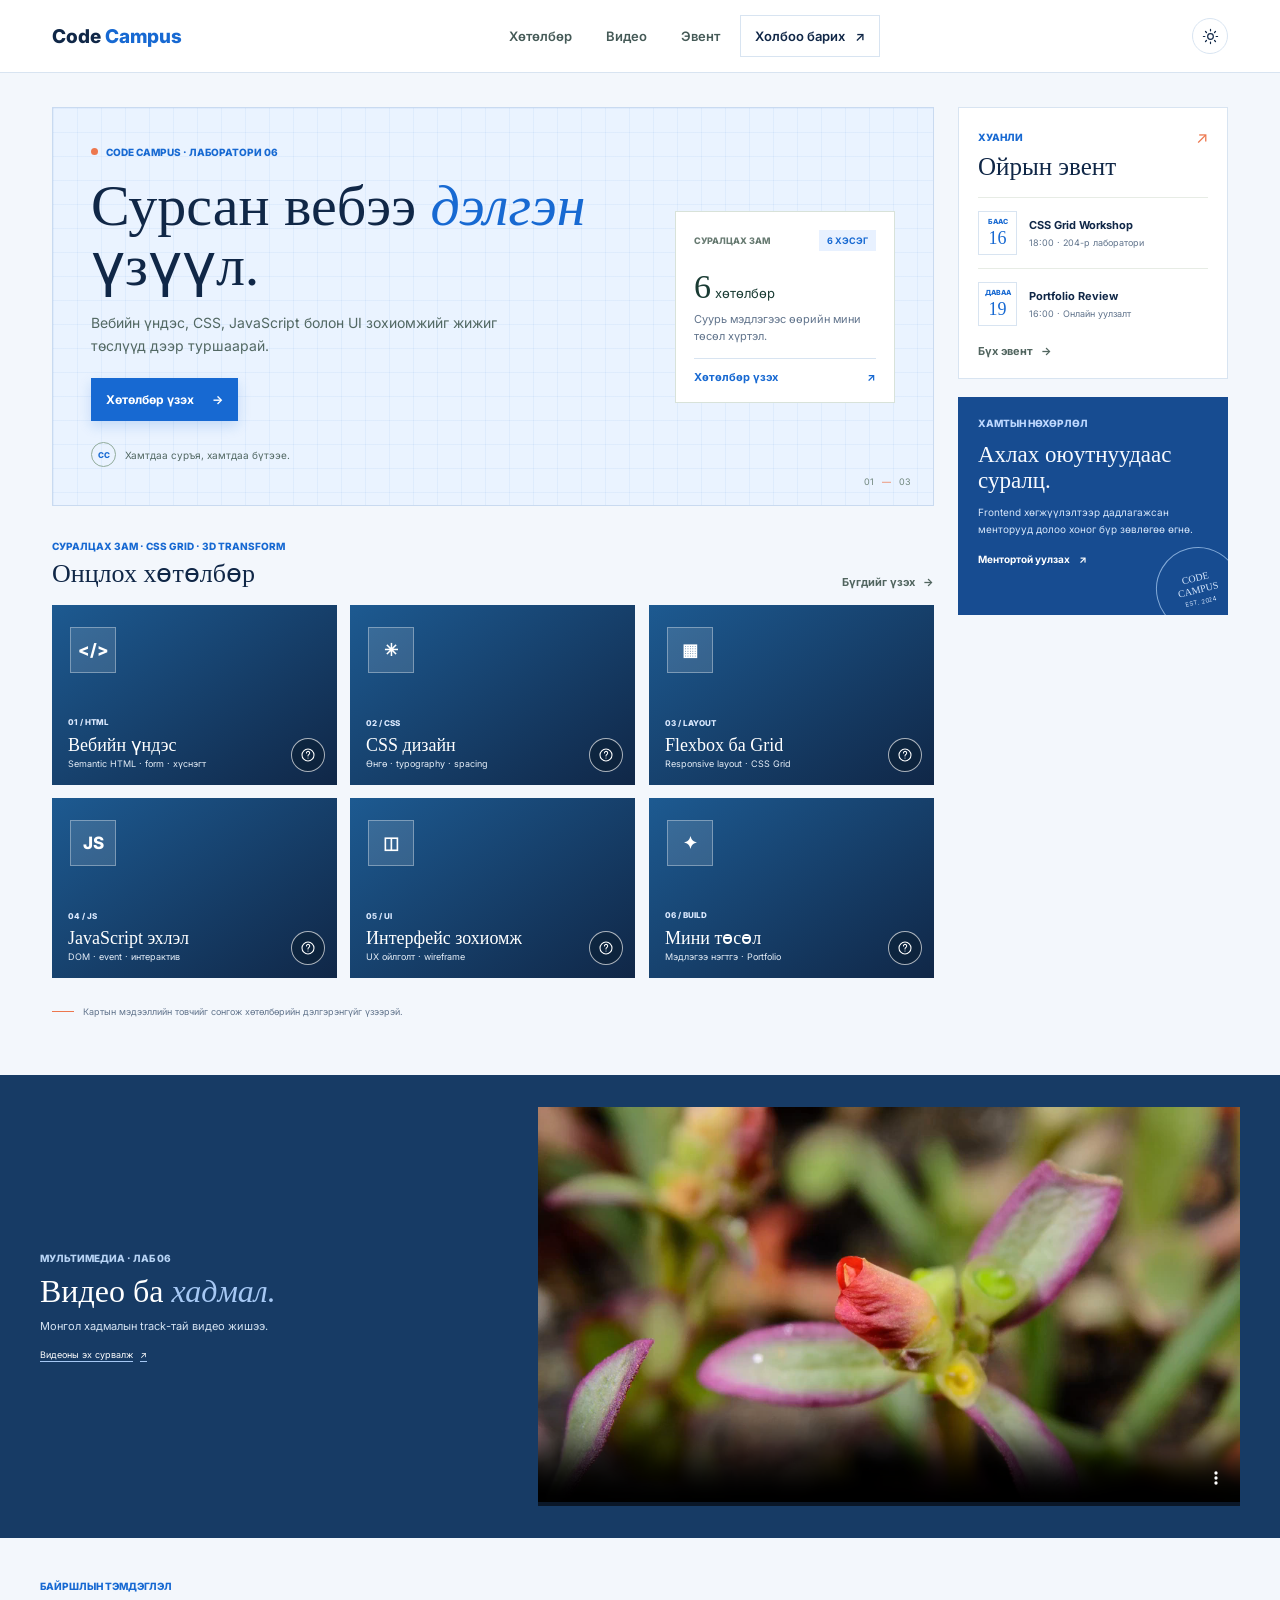
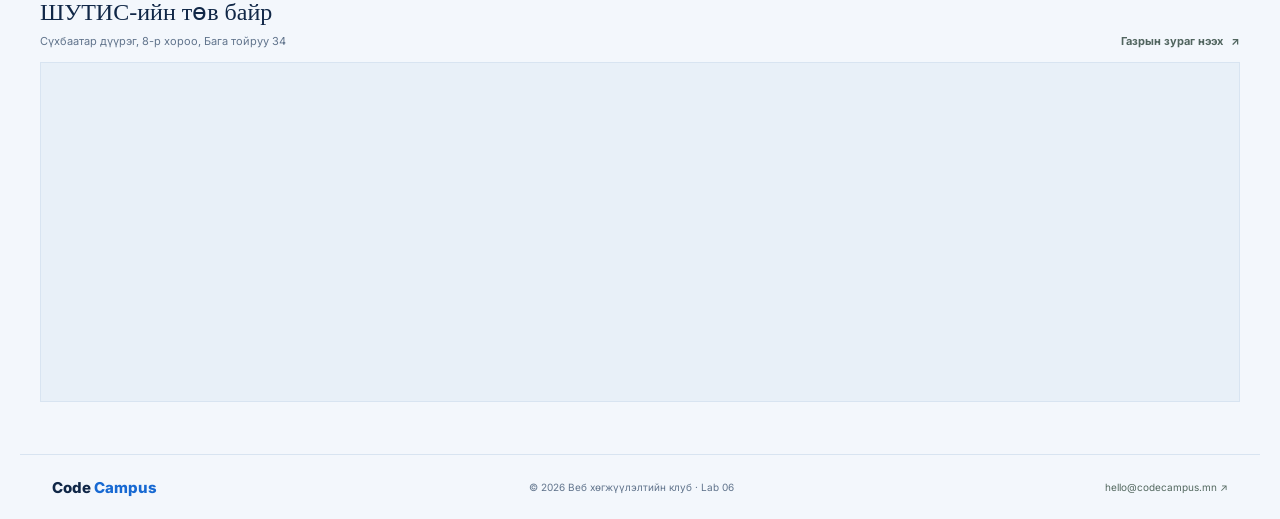
==== commit 09021b8c: "Polish Lab 06 course cards" ====
--- a/lab6/index.html
+++ b/lab6/index.html
@@ -5,7 +5,7 @@
   <meta name="viewport" content="width=device-width, initial-scale=1.0">
   <meta name="description" content="Code Campus-ийн зургаан сургалтын хөтөлбөр: CSS animation, 3D flip карт болон мультимедиа.">
   <meta name="theme-color" content="#f3f7fc">
-  <title>Code Campus | Зургийн цомог · Лаб 06</title>
+  <title>Code Campus | Хөтөлбөр · Лаб 06</title>
   <link rel="preconnect" href="https://fonts.googleapis.com">
   <link rel="preconnect" href="https://fonts.gstatic.com" crossorigin>
   <link href="https://fonts.googleapis.com/css2?family=Inter:wght@400;500;600;700;800&display=swap" rel="stylesheet">
--- a/lab6/style.css
+++ b/lab6/style.css
@@ -138,11 +138,11 @@
 .photo-card.is-flipped .card-inner { transform: rotateY(180deg); }
 .card-face { position: absolute; inset: 0; overflow: hidden; backface-visibility: hidden; -webkit-backface-visibility: hidden; }
 .card-front { color: white; background: #315678; }
-.course-visual { position: absolute; top: 22px; left: 18px; width: 46px; height: 46px; display: grid; place-items: center; border: 1px solid rgb(255 255 255 / 34%); color: #fff; background: rgb(255 255 255 / 13%); font-size: 17px; font-weight: 800; }
+.course-visual { position: absolute; z-index: 1; top: 22px; left: 18px; width: 46px; height: 46px; display: grid; place-items: center; border: 1px solid rgb(255 255 255 / 34%); color: #fff; background: rgb(255 255 255 / 13%); font-size: 17px; font-weight: 800; }
 .photo-card:hover .course-visual,.photo-card:focus-within .course-visual { transform: translateY(-3px) rotate(-4deg); }
 .course-visual { transition: transform .25s ease; }
 .photo-shade { position: absolute; inset: 0; background: linear-gradient(145deg,#1d5a91,#102747); pointer-events: none; }
-.photo-meta { position: absolute; right: 52px; bottom: 16px; left: 16px; }
+.photo-meta { position: absolute; z-index: 1; right: 52px; bottom: 16px; left: 16px; }
 .photo-meta .course-code { color: #dceaff; font-size: 8px; }
 .photo-meta h3 { margin: 5px 0 2px; color: white; font-family: Georgia,serif; font-size: 18px; font-weight: 500; }
 .photo-meta p { margin: 0; color: #e4edf7; font-size: 9px; }
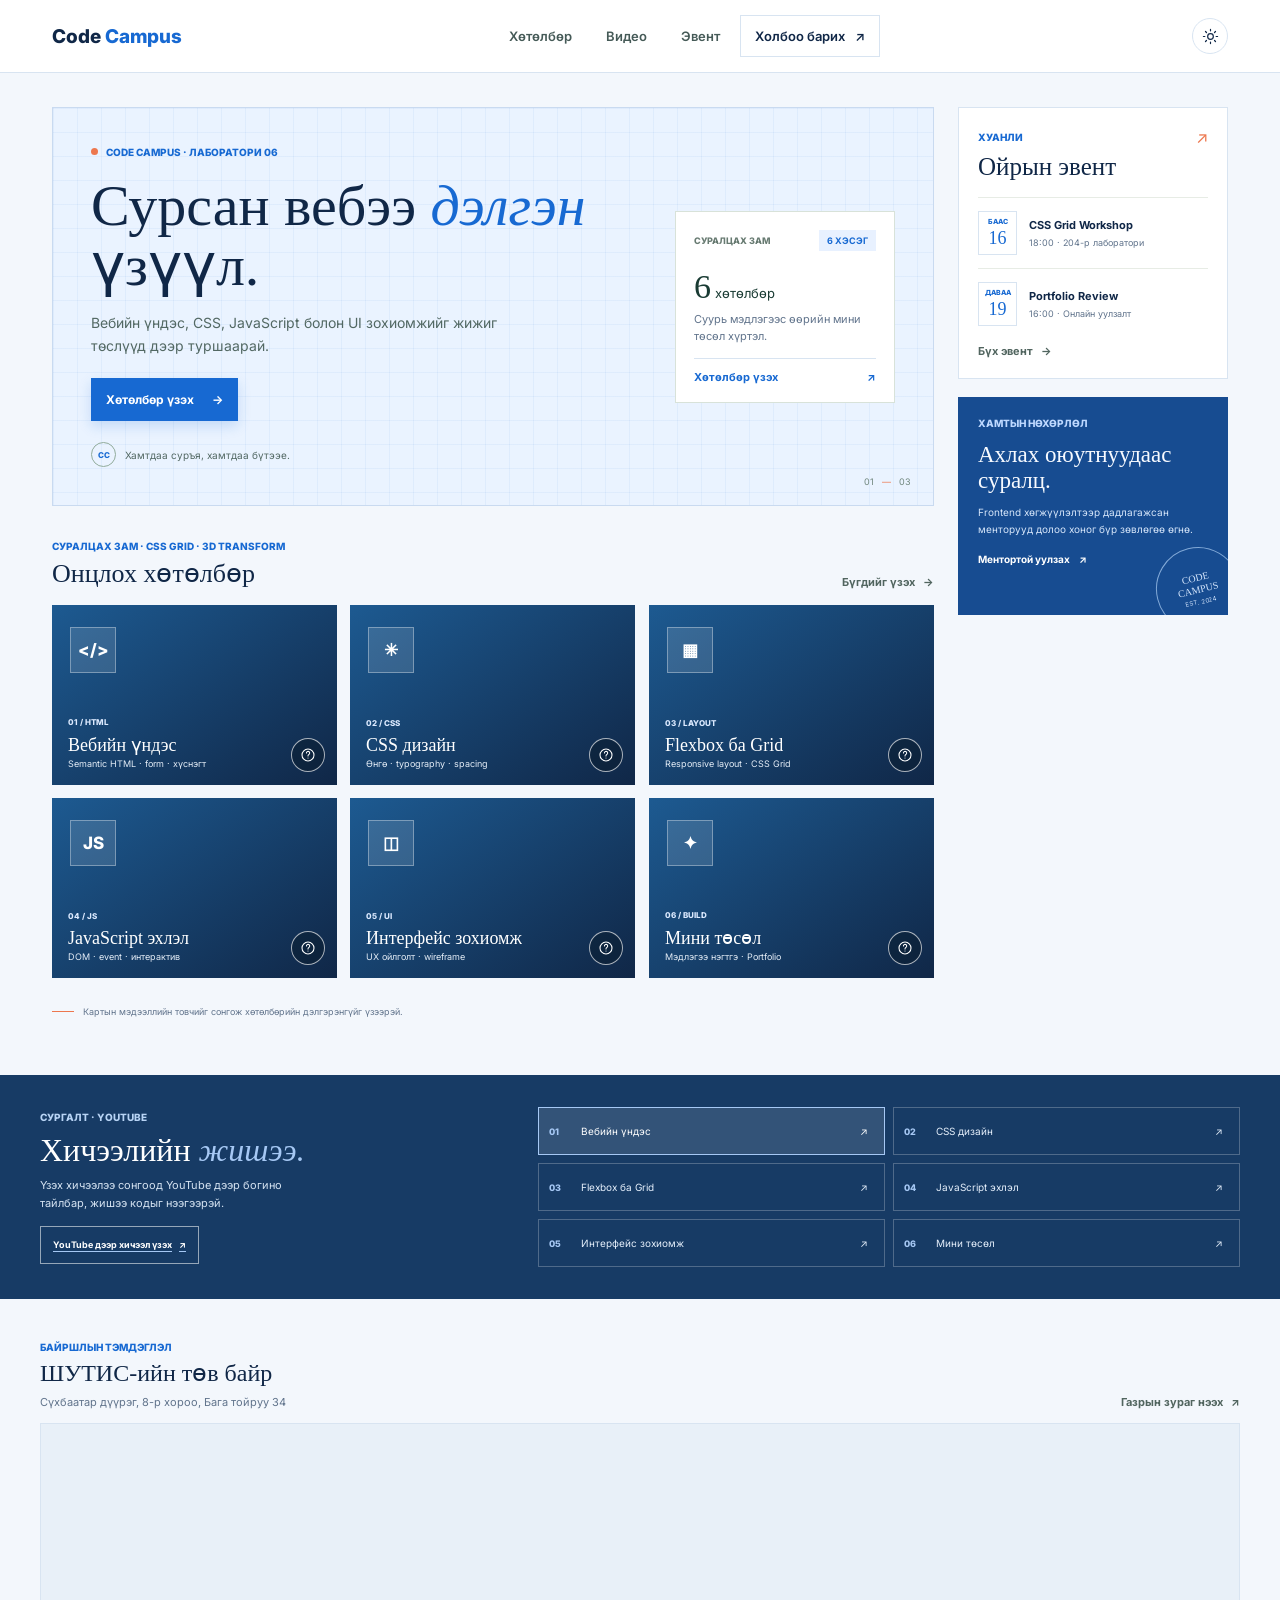
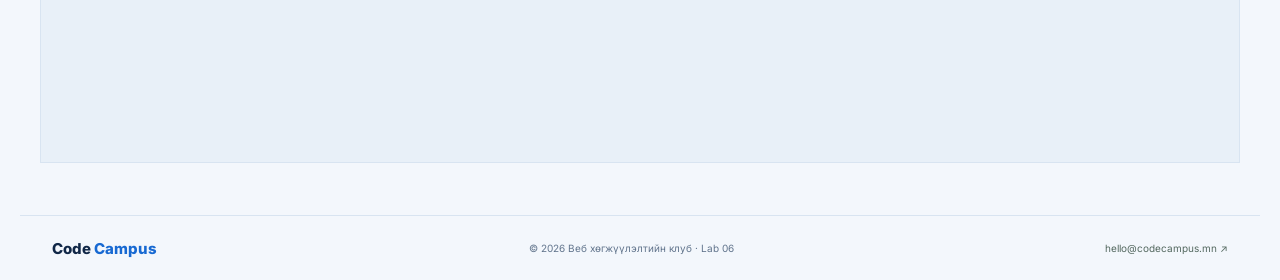
==== commit e8f96347: "Add YouTube examples for each Lab 06 course" ====
--- a/lab6/index.html
+++ b/lab6/index.html
@@ -58,27 +58,27 @@
         <div class="gallery-grid">
           <article class="photo-card" style="--i: 0"><div class="card-inner">
             <div class="card-face card-front"><div class="course-visual icon-html" aria-hidden="true">&lt;/&gt;</div><div class="photo-shade"></div><div class="photo-meta"><span class="course-code">01 / HTML</span><h3>Вебийн үндэс</h3><p>Semantic HTML · form · хүснэгт</p></div><button class="flip-button" type="button" data-flip aria-label="Вебийн үндэс хөтөлбөрийн дэлгэрэнгүйг харах" aria-pressed="false"><svg viewBox="0 0 24 24" aria-hidden="true"><circle cx="12" cy="12" r="9"/><path d="M9.7 9a2.4 2.4 0 1 1 4.1 1.7c-1.1 1-1.8 1.3-1.8 2.8m0 3h.01"/></svg></button></div>
-            <div class="card-face card-back" aria-hidden="true" inert><span class="back-index">01 — СУРАЛЦАХ ЗАМ</span><h3>Вебийн үндэс</h3><p>Semantic HTML бүтэц, form, хүснэгт болон вебийн суурь зохиомж.</p><a href="#video">Хичээлийн жишээ ↗</a><button class="back-button" type="button" data-flip>Буцах</button></div>
+            <div class="card-face card-back" aria-hidden="true" inert><span class="back-index">01 — СУРАЛЦАХ ЗАМ</span><h3>Вебийн үндэс</h3><p>Semantic HTML бүтэц, form, хүснэгт болон вебийн суурь зохиомж.</p><a class="lesson-trigger" href="#video" data-lesson="html">Хичээлийн жишээ ↗</a><button class="back-button" type="button" data-flip>Буцах</button></div>
           </div></article>
           <article class="photo-card" style="--i: 1"><div class="card-inner">
             <div class="card-face card-front"><div class="course-visual icon-css" aria-hidden="true">✳</div><div class="photo-shade"></div><div class="photo-meta"><span class="course-code">02 / CSS</span><h3>CSS дизайн</h3><p>Өнгө · typography · spacing</p></div><button class="flip-button" type="button" data-flip aria-label="CSS дизайн хөтөлбөрийн дэлгэрэнгүйг харах" aria-pressed="false"><svg viewBox="0 0 24 24" aria-hidden="true"><circle cx="12" cy="12" r="9"/><path d="M9.7 9a2.4 2.4 0 1 1 4.1 1.7c-1.1 1-1.8 1.3-1.8 2.8m0 3h.01"/></svg></button></div>
-            <div class="card-face card-back" aria-hidden="true" inert><span class="back-index">02 — СУРАЛЦАХ ЗАМ</span><h3>CSS дизайн</h3><p>Өнгө, typography, spacing ашиглан цэгцтэй интерфейс бүтээнэ.</p><a href="#video">Хичээлийн жишээ ↗</a><button class="back-button" type="button" data-flip>Буцах</button></div>
+            <div class="card-face card-back" aria-hidden="true" inert><span class="back-index">02 — СУРАЛЦАХ ЗАМ</span><h3>CSS дизайн</h3><p>Өнгө, typography, spacing ашиглан цэгцтэй интерфейс бүтээнэ.</p><a class="lesson-trigger" href="#video" data-lesson="css">Хичээлийн жишээ ↗</a><button class="back-button" type="button" data-flip>Буцах</button></div>
           </div></article>
           <article class="photo-card" style="--i: 2"><div class="card-inner">
             <div class="card-face card-front"><div class="course-visual icon-layout" aria-hidden="true">▦</div><div class="photo-shade"></div><div class="photo-meta"><span class="course-code">03 / LAYOUT</span><h3>Flexbox ба Grid</h3><p>Responsive layout · CSS Grid</p></div><button class="flip-button" type="button" data-flip aria-label="Flexbox ба Grid хөтөлбөрийн дэлгэрэнгүйг харах" aria-pressed="false"><svg viewBox="0 0 24 24" aria-hidden="true"><circle cx="12" cy="12" r="9"/><path d="M9.7 9a2.4 2.4 0 1 1 4.1 1.7c-1.1 1-1.8 1.3-1.8 2.8m0 3h.01"/></svg></button></div>
-            <div class="card-face card-back" aria-hidden="true" inert><span class="back-index">03 — СУРАЛЦАХ ЗАМ</span><h3>Flexbox ба Grid</h3><p>Responsive навигаци, картын grid, дэлгэцэд таарах layout хийнэ.</p><a href="#video">Хичээлийн жишээ ↗</a><button class="back-button" type="button" data-flip>Буцах</button></div>
+            <div class="card-face card-back" aria-hidden="true" inert><span class="back-index">03 — СУРАЛЦАХ ЗАМ</span><h3>Flexbox ба Grid</h3><p>Responsive навигаци, картын grid, дэлгэцэд таарах layout хийнэ.</p><a class="lesson-trigger" href="#video" data-lesson="layout">Хичээлийн жишээ ↗</a><button class="back-button" type="button" data-flip>Буцах</button></div>
           </div></article>
           <article class="photo-card" style="--i: 3"><div class="card-inner">
             <div class="card-face card-front"><div class="course-visual icon-js" aria-hidden="true">JS</div><div class="photo-shade"></div><div class="photo-meta"><span class="course-code">04 / JS</span><h3>JavaScript эхлэл</h3><p>DOM · event · интерактив</p></div><button class="flip-button" type="button" data-flip aria-label="JavaScript эхлэл хөтөлбөрийн дэлгэрэнгүйг харах" aria-pressed="false"><svg viewBox="0 0 24 24" aria-hidden="true"><circle cx="12" cy="12" r="9"/><path d="M9.7 9a2.4 2.4 0 1 1 4.1 1.7c-1.1 1-1.8 1.3-1.8 2.8m0 3h.01"/></svg></button></div>
-            <div class="card-face card-back" aria-hidden="true" inert><span class="back-index">04 — СУРАЛЦАХ ЗАМ</span><h3>JavaScript эхлэл</h3><p>DOM, event болон формын шалгалтаар хуудсаа интерактив болгоно.</p><a href="#video">Хичээлийн жишээ ↗</a><button class="back-button" type="button" data-flip>Буцах</button></div>
+            <div class="card-face card-back" aria-hidden="true" inert><span class="back-index">04 — СУРАЛЦАХ ЗАМ</span><h3>JavaScript эхлэл</h3><p>DOM, event болон формын шалгалтаар хуудсаа интерактив болгоно.</p><a class="lesson-trigger" href="#video" data-lesson="javascript">Хичээлийн жишээ ↗</a><button class="back-button" type="button" data-flip>Буцах</button></div>
           </div></article>
           <article class="photo-card" style="--i: 4"><div class="card-inner">
             <div class="card-face card-front"><div class="course-visual icon-ui" aria-hidden="true">◫</div><div class="photo-shade"></div><div class="photo-meta"><span class="course-code">05 / UI</span><h3>Интерфейс зохиомж</h3><p>UX ойлголт · wireframe</p></div><button class="flip-button" type="button" data-flip aria-label="Интерфейс зохиомж хөтөлбөрийн дэлгэрэнгүйг харах" aria-pressed="false"><svg viewBox="0 0 24 24" aria-hidden="true"><circle cx="12" cy="12" r="9"/><path d="M9.7 9a2.4 2.4 0 1 1 4.1 1.7c-1.1 1-1.8 1.3-1.8 2.8m0 3h.01"/></svg></button></div>
-            <div class="card-face card-back" aria-hidden="true" inert><span class="back-index">05 — СУРАЛЦАХ ЗАМ</span><h3>Интерфейс зохиомж</h3><p>Уншихад хялбар, ойлгомжтой хэрэглэгчийн туршлага төлөвлөнө.</p><a href="#video">Хичээлийн жишээ ↗</a><button class="back-button" type="button" data-flip>Буцах</button></div>
+            <div class="card-face card-back" aria-hidden="true" inert><span class="back-index">05 — СУРАЛЦАХ ЗАМ</span><h3>Интерфейс зохиомж</h3><p>Уншихад хялбар, ойлгомжтой хэрэглэгчийн туршлага төлөвлөнө.</p><a class="lesson-trigger" href="#video" data-lesson="ui">Хичээлийн жишээ ↗</a><button class="back-button" type="button" data-flip>Буцах</button></div>
           </div></article>
           <article class="photo-card" style="--i: 5"><div class="card-inner">
             <div class="card-face card-front"><div class="course-visual icon-build" aria-hidden="true">✦</div><div class="photo-shade"></div><div class="photo-meta"><span class="course-code">06 / BUILD</span><h3>Мини төсөл</h3><p>Мэдлэгээ нэгтгэ · Portfolio</p></div><button class="flip-button" type="button" data-flip aria-label="Мини төсөл хөтөлбөрийн дэлгэрэнгүйг харах" aria-pressed="false"><svg viewBox="0 0 24 24" aria-hidden="true"><circle cx="12" cy="12" r="9"/><path d="M9.7 9a2.4 2.4 0 1 1 4.1 1.7c-1.1 1-1.8 1.3-1.8 2.8m0 3h.01"/></svg></button></div>
-            <div class="card-face card-back" aria-hidden="true" inert><span class="back-index">06 — СУРАЛЦАХ ЗАМ</span><h3>Мини төсөл</h3><p>Сурсан зүйлсээ нэгтгэн portfolio-д оруулах сайт бүтээнэ.</p><a href="#video">Хичээлийн жишээ ↗</a><button class="back-button" type="button" data-flip>Буцах</button></div>
+            <div class="card-face card-back" aria-hidden="true" inert><span class="back-index">06 — СУРАЛЦАХ ЗАМ</span><h3>Мини төсөл</h3><p>Сурсан зүйлсээ нэгтгэн portfolio-д оруулах сайт бүтээнэ.</p><a class="lesson-trigger" href="#video" data-lesson="project">Хичээлийн жишээ ↗</a><button class="back-button" type="button" data-flip>Буцах</button></div>
           </div></article>
         </div>
         <p class="gallery-caption"><span class="caption-rule"></span> Картын мэдээллийн товчийг сонгож хөтөлбөрийн дэлгэрэнгүйг үзээрэй.</p>
@@ -104,8 +104,15 @@
 
   <section class="multimedia-band" id="video" aria-labelledby="video-title">
     <div class="multimedia-inner">
-      <div class="video-copy"><p class="eyebrow">МУЛЬТИМЕДИА · ЛАБ 06</p><h2 id="video-title">Видео ба <span>хадмал.</span></h2><p>Монгол хадмалын track-тай видео жишээ.</p><a href="https://interactive-examples.mdn.mozilla.net/media/cc0-videos/flower.mp4" target="_blank" rel="noopener noreferrer">Видеоны эх сурвалж <span aria-hidden="true">↗</span></a></div>
-      <div class="video-frame"><video controls preload="metadata" aria-describedby="video-description"><source src="video/clip.webm" type="video/webm"><source src="video/clip.mp4" type="video/mp4"><track kind="captions" src="video/clip.mn.vtt" srclang="mn" label="Монгол хадмал" default><p>Таны браузер видео тоглуулах боломжгүй байна. <a href="video/clip.mp4">Видеог нээх</a>.</p></video><p id="video-description" class="sr-only">Лабораторийн мультимедиа даалгаврын богино видеоны жишээ.</p></div>
+      <div class="video-copy"><p class="eyebrow">СУРГАЛТ · YOUTUBE</p><h2 id="video-title">Хичээлийн <span>жишээ.</span></h2><p id="lesson-description">Үзэх хичээлээ сонгоод YouTube дээр богино тайлбар, жишээ кодыг нээгээрэй.</p><a class="youtube-link" id="youtube-lesson-link" href="https://www.youtube.com/results?search_query=HTML+basics+short+tutorial" target="_blank" rel="noopener noreferrer">YouTube дээр хичээл үзэх <span aria-hidden="true">↗</span></a></div>
+      <div class="lesson-list" role="group" aria-label="Хөтөлбөрийн видео хичээлүүд">
+        <button class="lesson-option is-selected" type="button" data-lesson-option="html" aria-pressed="true"><span>01</span><span>Вебийн үндэс</span><span aria-hidden="true">↗</span></button>
+        <button class="lesson-option" type="button" data-lesson-option="css" aria-pressed="false"><span>02</span><span>CSS дизайн</span><span aria-hidden="true">↗</span></button>
+        <button class="lesson-option" type="button" data-lesson-option="layout" aria-pressed="false"><span>03</span><span>Flexbox ба Grid</span><span aria-hidden="true">↗</span></button>
+        <button class="lesson-option" type="button" data-lesson-option="javascript" aria-pressed="false"><span>04</span><span>JavaScript эхлэл</span><span aria-hidden="true">↗</span></button>
+        <button class="lesson-option" type="button" data-lesson-option="ui" aria-pressed="false"><span>05</span><span>Интерфейс зохиомж</span><span aria-hidden="true">↗</span></button>
+        <button class="lesson-option" type="button" data-lesson-option="project" aria-pressed="false"><span>06</span><span>Мини төсөл</span><span aria-hidden="true">↗</span></button>
+      </div>
     </div>
   </section>
   <section class="map-section" id="map" aria-labelledby="map-title"><div class="map-inner"><div class="section-heading"><div><p class="eyebrow">БАЙРШЛЫН ТЭМДЭГЛЭЛ</p><h2 id="map-title">ШУТИС-ийн төв байр</h2><p class="map-description">Сүхбаатар дүүрэг, 8-р хороо, Бага тойруу 34</p></div><a class="text-link" href="https://www.openstreetmap.org/?mlat=47.9220461&amp;mlon=106.9243809#map=17/47.9220461/106.9243809" target="_blank" rel="noopener noreferrer">Газрын зураг нээх <span aria-hidden="true">↗</span></a></div><div class="map-frame"><iframe title="ШУТИС-ийн төв байр, Улаанбаатар хотын газрын зураг" src="https://www.openstreetmap.org/export/embed.html?bbox=106.919%2C47.919%2C106.929%2C47.925&amp;layer=mapnik&amp;marker=47.9220461%2C106.9243809" loading="lazy" referrerpolicy="no-referrer" sandbox="allow-scripts allow-same-origin"></iframe></div></div></section>
--- a/lab6/style.css
+++ b/lab6/style.css
@@ -183,6 +183,15 @@
 .video-copy h2 span { color: #a6c8f4; font-style: italic; }
 .video-copy>p:not(.eyebrow) { max-width: 35ch; margin: 10px 0 0; color: #d5e3f2; font-size: 11px; line-height: 1.6; }
 .video-copy>a { display: inline-flex; gap: 7px; margin-top: 13px; color: white; font-size: 9px; text-decoration-color: #a6c8f4; text-underline-offset: 3px; }
+.youtube-link { min-height: 38px; align-items: center; padding: 0 12px; border: 1px solid rgb(255 255 255 / 55%); font-weight: 700; }
+.youtube-link:hover,.youtube-link:focus-visible { color: white; background: rgb(255 255 255 / 12%); }
+.lesson-list { min-width: 0; display: grid; grid-template-columns: repeat(2,minmax(0,1fr)); gap: 8px; }
+.lesson-option { min-width: 0; min-height: 48px; padding: 8px 10px; display: grid; grid-template-columns: 24px minmax(0,1fr) 14px; align-items: center; gap: 8px; border: 1px solid rgb(255 255 255 / 24%); color: #e5effb; background: transparent; font: inherit; font-size: 10px; text-align: left; cursor: pointer; transition: background .18s ease,border-color .18s ease,transform .18s ease; }
+.lesson-option>span:first-child { color: #a6c8f4; font-size: 9px; font-weight: 800; }
+.lesson-option>span:nth-child(2) { overflow-wrap: anywhere; }
+.lesson-option.is-selected,.lesson-option:hover { border-color: #a6c8f4; color: white; background: rgb(255 255 255 / 12%); }
+.lesson-option:active { transform: translateY(1px); }
+.lesson-option:focus-visible,.youtube-link:focus-visible { outline: 3px solid #ed774e; outline-offset: 3px; }
 .video-frame { min-width: 0; background: #0a1728; }
 .video-frame video { width: 100%; aspect-ratio: 16/9; object-fit: cover; }
 .sr-only { position: absolute; width: 1px; height: 1px; padding: 0; margin: -1px; overflow: hidden; clip: rect(0,0,0,0); white-space: nowrap; border: 0; }
@@ -215,6 +224,7 @@
   .card-back { padding: 15px; }
   .card-back p { font-size: 11px; }
   .multimedia-band { padding: 24px 20px; }
+  .lesson-list { grid-template-columns: minmax(0,1fr); }
   .map-section { padding: 34px 20px 42px; }
   .map-section .section-heading { align-items: flex-start; }
 }
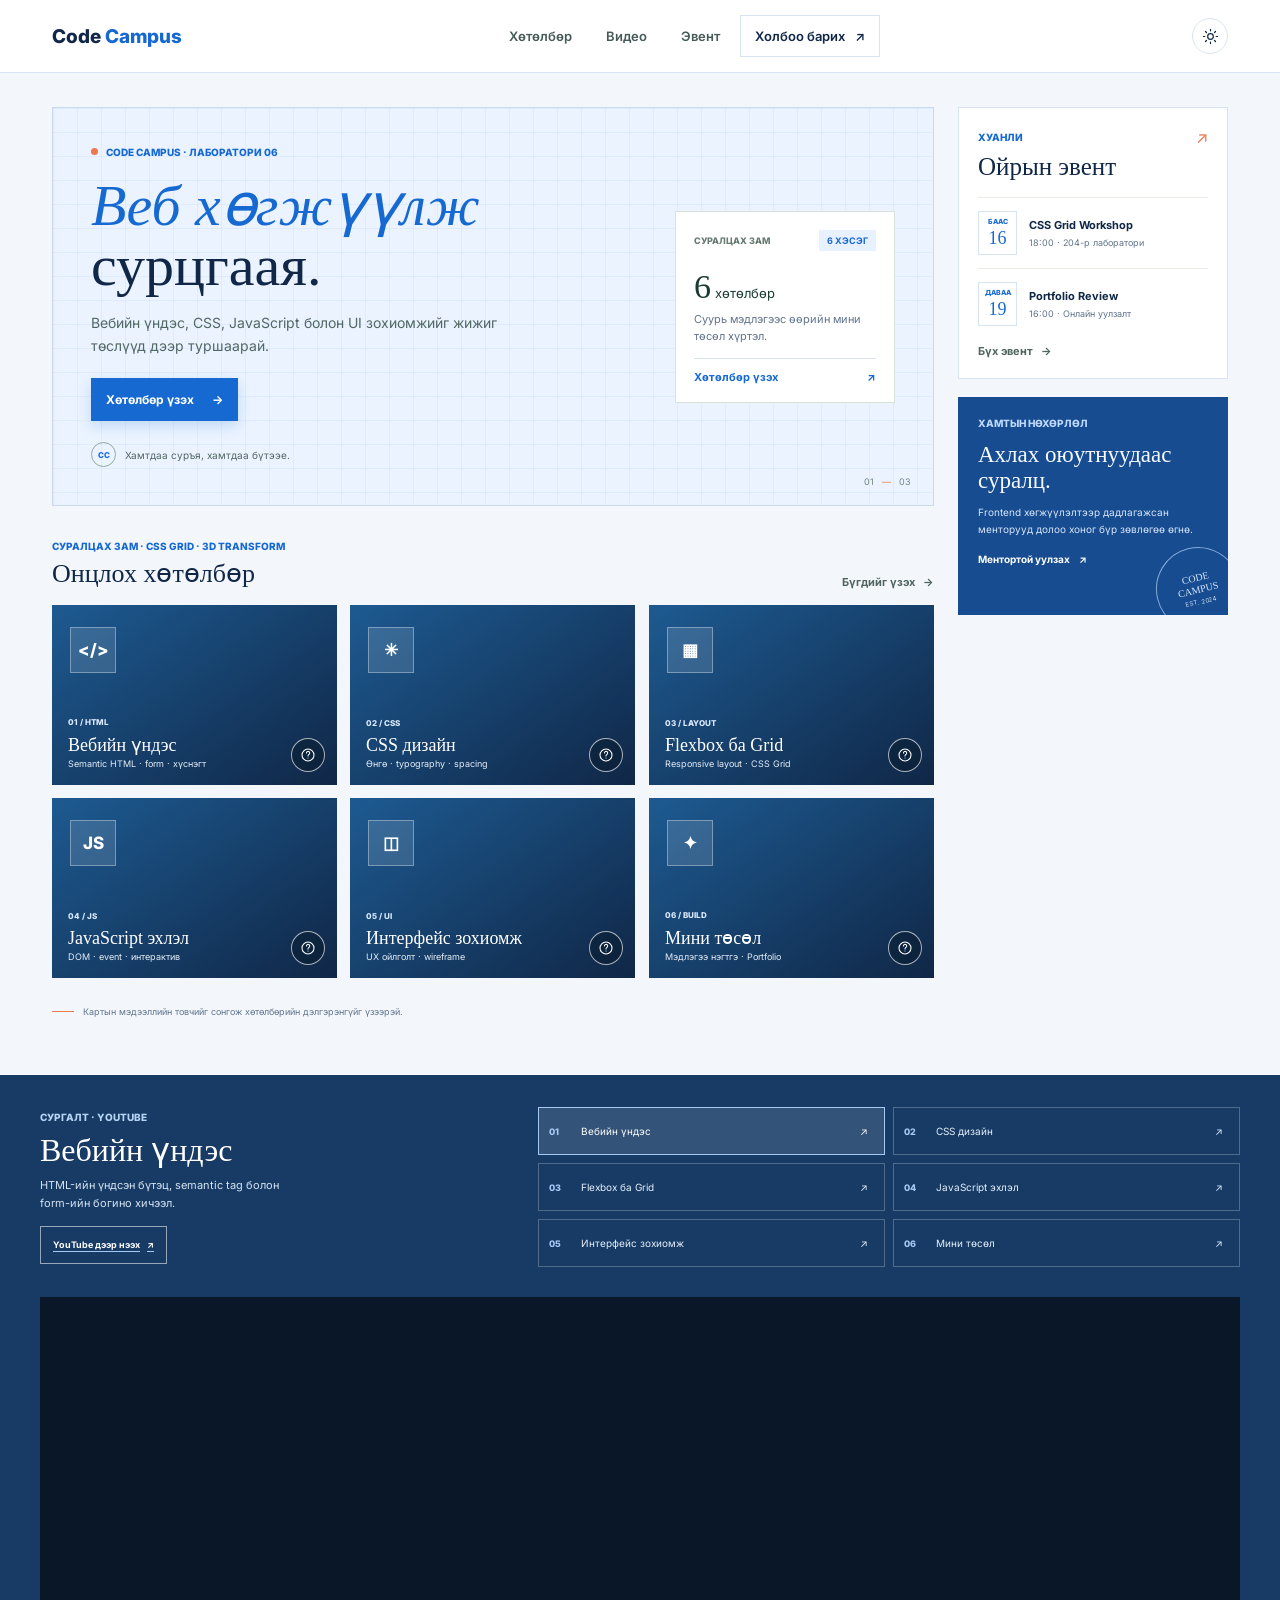
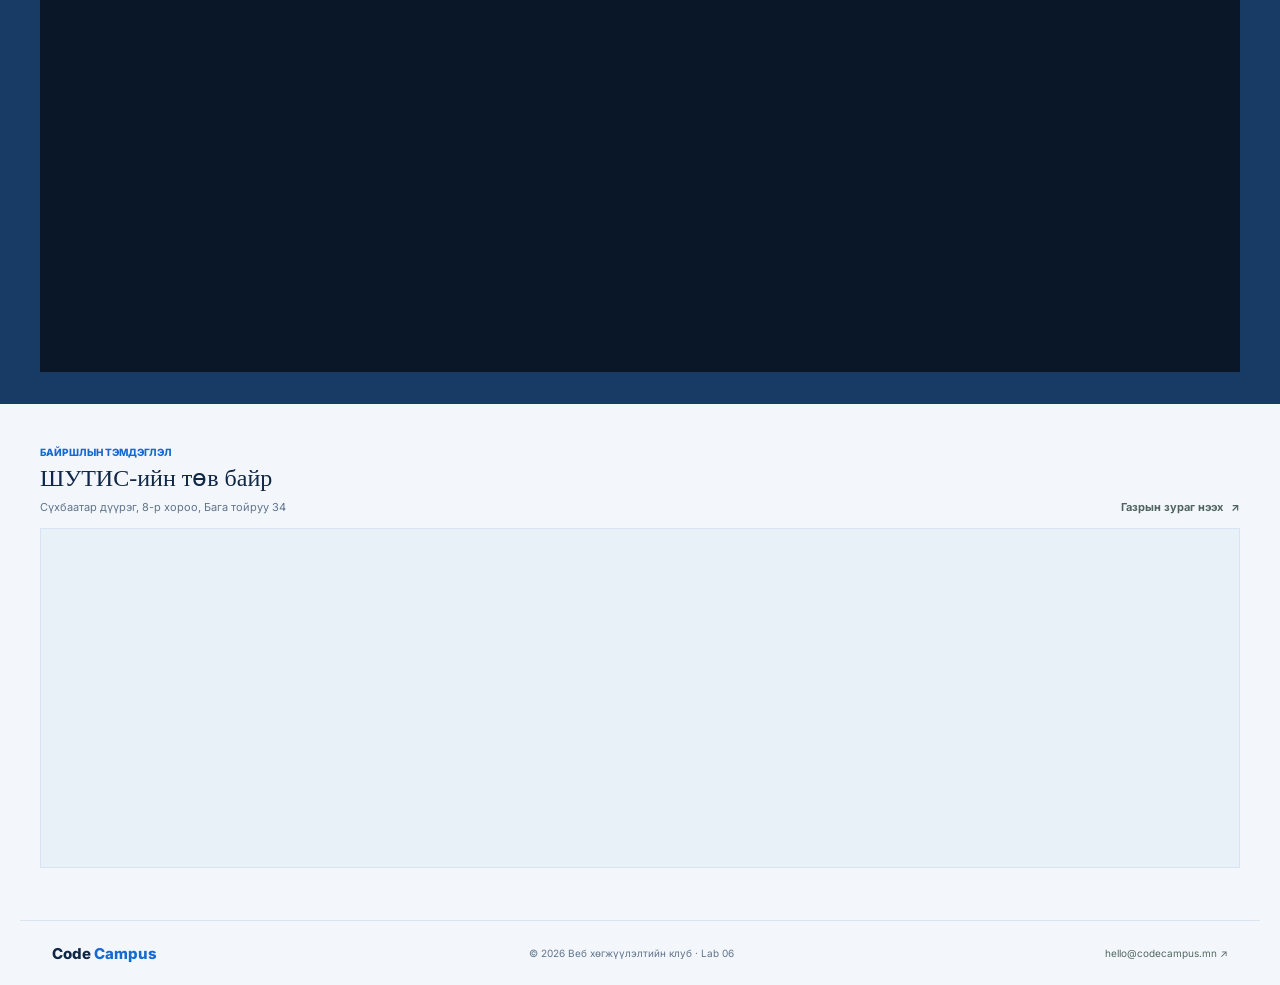
==== commit e1997396: "Add topic-specific lesson video player" ====
--- a/lab6/index.html
+++ b/lab6/index.html
@@ -36,7 +36,7 @@
       <section class="hero">
         <div class="hero-copy">
           <p class="eyebrow"><span class="status-dot"></span> CODE CAMPUS · ЛАБОРАТОРИ 06</p>
-          <h1>Сурсан вебээ <span>дэлгэн</span> үзүүл.</h1>
+          <h1><span>Веб хөгжүүлж</span> сурцгаая.</h1>
           <p class="hero-description">Вебийн үндэс, CSS, JavaScript болон UI зохиомжийг жижиг төслүүд дээр туршаарай.</p>
           <a class="primary-link" href="#gallery">Хөтөлбөр үзэх <span aria-hidden="true">→</span></a>
           <div class="hero-note"><span class="note-mark" aria-hidden="true">CC</span><span>Хамтдаа суръя, хамтдаа бүтээе.</span></div>
@@ -104,7 +104,7 @@
 
   <section class="multimedia-band" id="video" aria-labelledby="video-title">
     <div class="multimedia-inner">
-      <div class="video-copy"><p class="eyebrow">СУРГАЛТ · YOUTUBE</p><h2 id="video-title">Хичээлийн <span>жишээ.</span></h2><p id="lesson-description">Үзэх хичээлээ сонгоод YouTube дээр богино тайлбар, жишээ кодыг нээгээрэй.</p><a class="youtube-link" id="youtube-lesson-link" href="https://www.youtube.com/results?search_query=HTML+basics+short+tutorial" target="_blank" rel="noopener noreferrer">YouTube дээр хичээл үзэх <span aria-hidden="true">↗</span></a></div>
+      <div class="video-copy"><p class="eyebrow">СУРГАЛТ · YOUTUBE</p><h2 id="video-title">Вебийн үндэс</h2><p id="lesson-description">HTML-ийн үндсэн бүтэц, semantic tag болон form-ийн богино хичээл.</p><a class="youtube-link" id="youtube-lesson-link" href="https://www.youtube.com/watch?v=ok-plXXHlWw" target="_blank" rel="noopener noreferrer">YouTube дээр нээх <span aria-hidden="true">↗</span></a></div>
       <div class="lesson-list" role="group" aria-label="Хөтөлбөрийн видео хичээлүүд">
         <button class="lesson-option is-selected" type="button" data-lesson-option="html" aria-pressed="true"><span>01</span><span>Вебийн үндэс</span><span aria-hidden="true">↗</span></button>
         <button class="lesson-option" type="button" data-lesson-option="css" aria-pressed="false"><span>02</span><span>CSS дизайн</span><span aria-hidden="true">↗</span></button>
@@ -113,6 +113,7 @@
         <button class="lesson-option" type="button" data-lesson-option="ui" aria-pressed="false"><span>05</span><span>Интерфейс зохиомж</span><span aria-hidden="true">↗</span></button>
         <button class="lesson-option" type="button" data-lesson-option="project" aria-pressed="false"><span>06</span><span>Мини төсөл</span><span aria-hidden="true">↗</span></button>
       </div>
+      <div class="lesson-player"><iframe id="lesson-embed" title="Вебийн үндэс хичээлийн видео" src="https://www.youtube-nocookie.com/embed/ok-plXXHlWw" loading="lazy" referrerpolicy="strict-origin-when-cross-origin" allow="accelerometer; autoplay; clipboard-write; encrypted-media; gyroscope; picture-in-picture; web-share" allowfullscreen></iframe></div>
     </div>
   </section>
   <section class="map-section" id="map" aria-labelledby="map-title"><div class="map-inner"><div class="section-heading"><div><p class="eyebrow">БАЙРШЛЫН ТЭМДЭГЛЭЛ</p><h2 id="map-title">ШУТИС-ийн төв байр</h2><p class="map-description">Сүхбаатар дүүрэг, 8-р хороо, Бага тойруу 34</p></div><a class="text-link" href="https://www.openstreetmap.org/?mlat=47.9220461&amp;mlon=106.9243809#map=17/47.9220461/106.9243809" target="_blank" rel="noopener noreferrer">Газрын зураг нээх <span aria-hidden="true">↗</span></a></div><div class="map-frame"><iframe title="ШУТИС-ийн төв байр, Улаанбаатар хотын газрын зураг" src="https://www.openstreetmap.org/export/embed.html?bbox=106.919%2C47.919%2C106.929%2C47.925&amp;layer=mapnik&amp;marker=47.9220461%2C106.9243809" loading="lazy" referrerpolicy="no-referrer" sandbox="allow-scripts allow-same-origin"></iframe></div></div></section>
--- a/lab6/style.css
+++ b/lab6/style.css
@@ -178,6 +178,8 @@
 .multimedia-band { padding: 32px 20px; color: #f5f9ff; background: #173b65; }
 .multimedia-inner,.map-inner { width: min(1200px,100%); margin: 0 auto; }
 .multimedia-inner { display: grid; grid-template-columns: minmax(0,.8fr) minmax(0,1.2fr); align-items: center; gap: 30px; }
+.lesson-player { min-width: 0; grid-column: 1 / -1; overflow: hidden; background: #0a1728; }
+.lesson-player iframe { width: 100%; aspect-ratio: 16 / 9; display: block; border: 0; }
 .video-copy .eyebrow { color: #b8d4f5; }
 .video-copy h2 { margin: 10px 0 0; color: white; font-family: Georgia,serif; font-size: 32px; font-weight: 500; line-height: 1.08; }
 .video-copy h2 span { color: #a6c8f4; font-style: italic; }
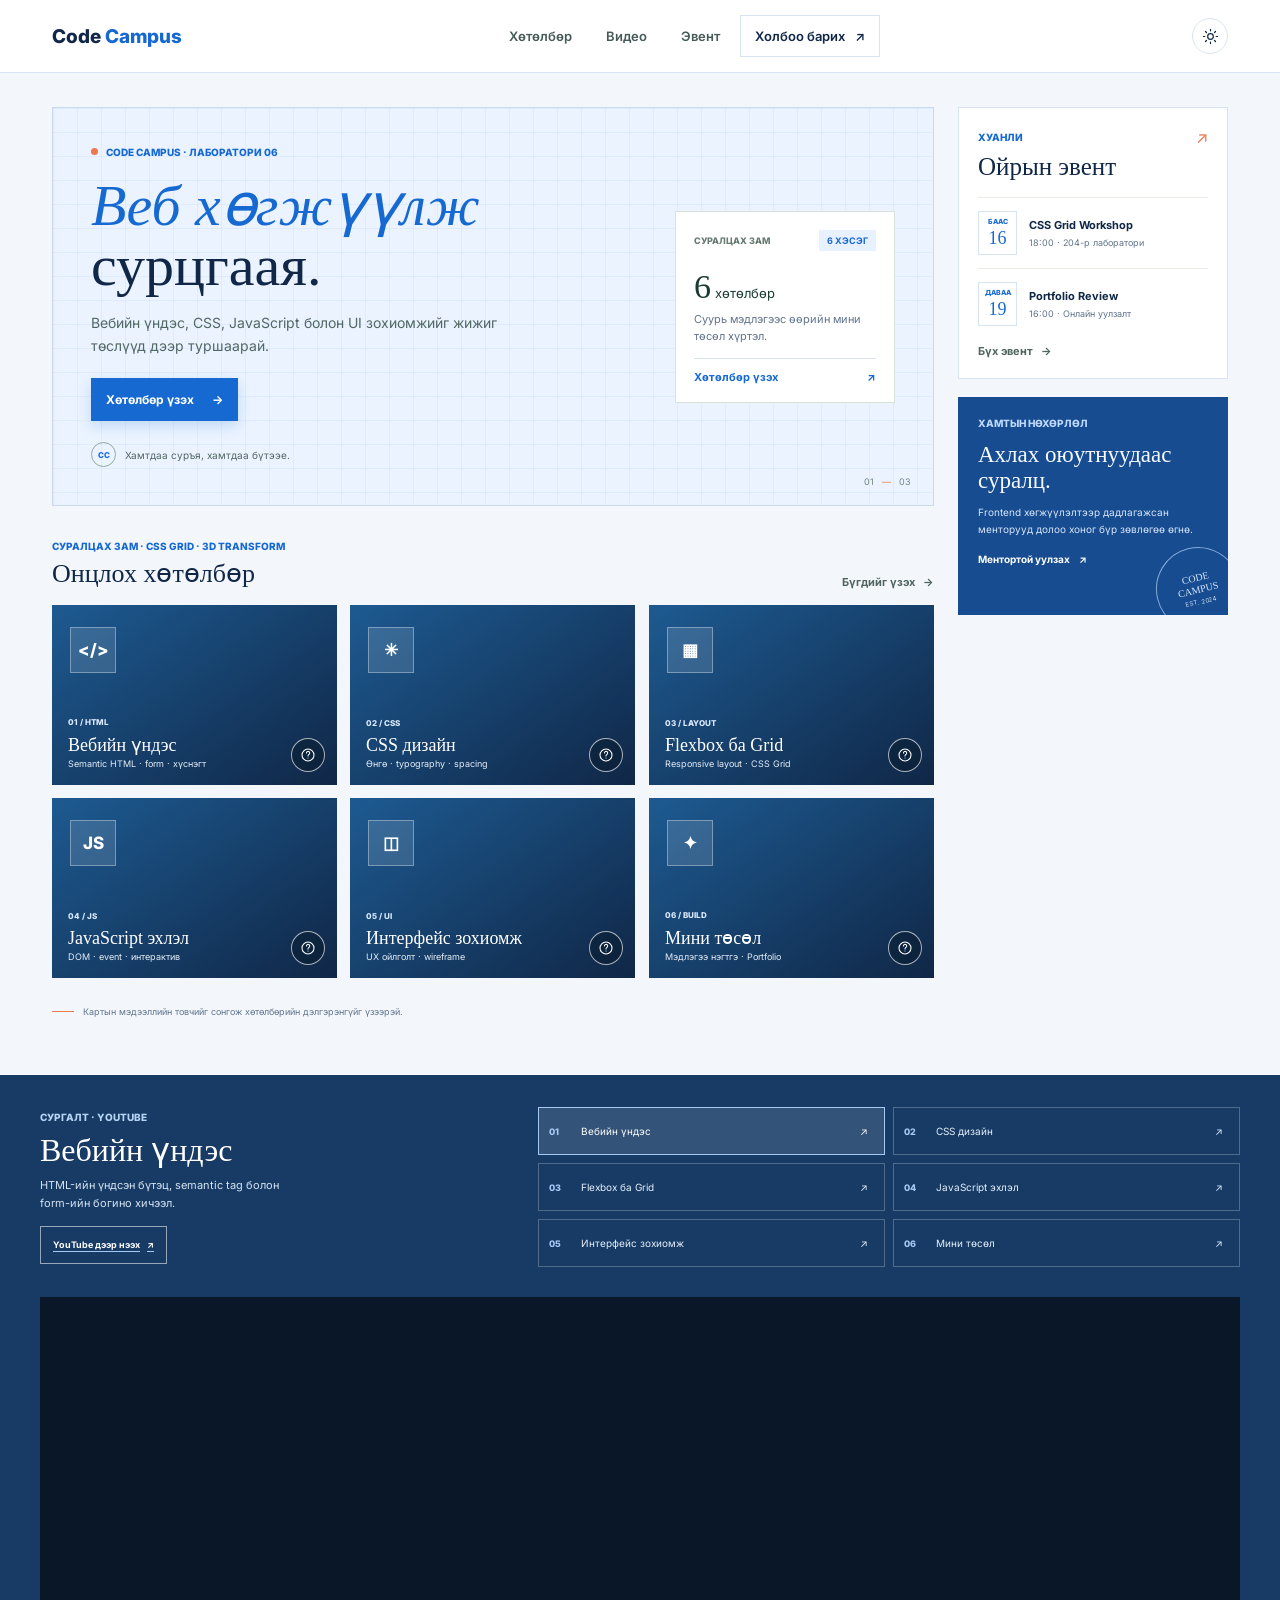
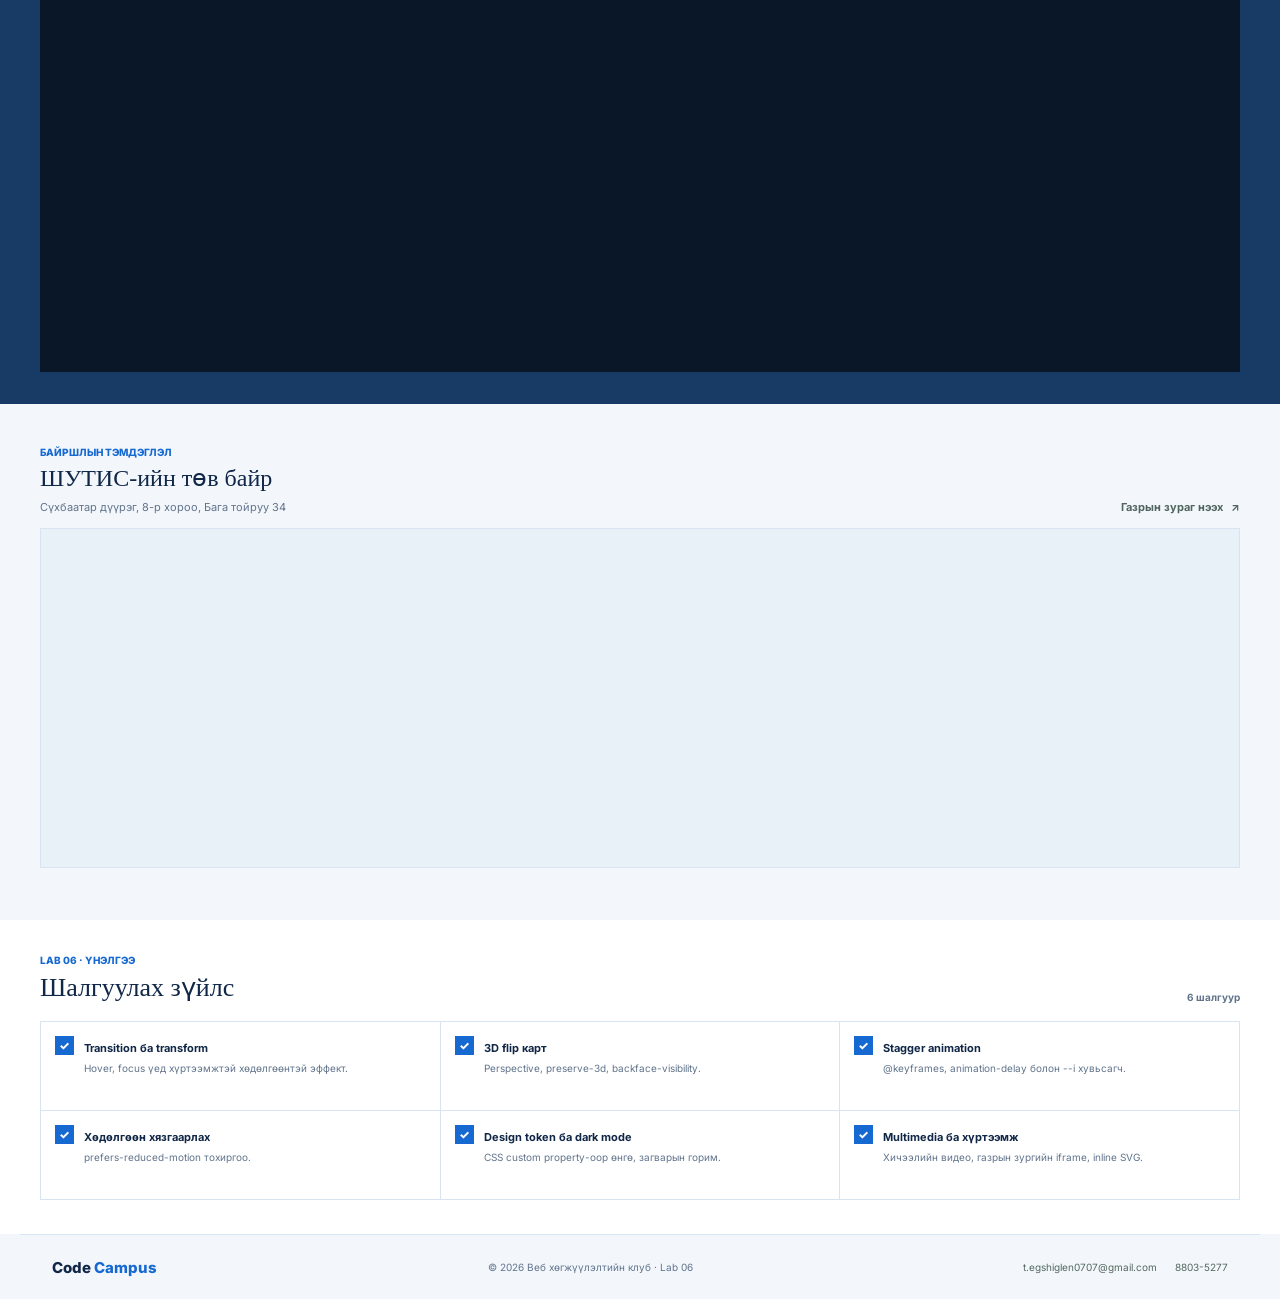
==== commit 9c83e804: "Add lab checklist and contact details" ====
--- a/lab6/index.html
+++ b/lab6/index.html
@@ -118,6 +118,20 @@
   </section>
   <section class="map-section" id="map" aria-labelledby="map-title"><div class="map-inner"><div class="section-heading"><div><p class="eyebrow">БАЙРШЛЫН ТЭМДЭГЛЭЛ</p><h2 id="map-title">ШУТИС-ийн төв байр</h2><p class="map-description">Сүхбаатар дүүрэг, 8-р хороо, Бага тойруу 34</p></div><a class="text-link" href="https://www.openstreetmap.org/?mlat=47.9220461&amp;mlon=106.9243809#map=17/47.9220461/106.9243809" target="_blank" rel="noopener noreferrer">Газрын зураг нээх <span aria-hidden="true">↗</span></a></div><div class="map-frame"><iframe title="ШУТИС-ийн төв байр, Улаанбаатар хотын газрын зураг" src="https://www.openstreetmap.org/export/embed.html?bbox=106.919%2C47.919%2C106.929%2C47.925&amp;layer=mapnik&amp;marker=47.9220461%2C106.9243809" loading="lazy" referrerpolicy="no-referrer" sandbox="allow-scripts allow-same-origin"></iframe></div></div></section>
 
-  <footer class="site-footer" id="contact"><a class="footer-brand" href="#home">Code <span>Campus</span></a><p>© 2026 Веб хөгжүүлэлтийн клуб · Lab 06</p><a href="mailto:hello@codecampus.mn">hello@codecampus.mn <span aria-hidden="true">↗</span></a></footer>
+  <section class="checklist-section" aria-labelledby="checklist-title">
+    <div class="checklist-inner">
+      <div class="section-heading"><div><p class="eyebrow">LAB 06 · ҮНЭЛГЭЭ</p><h2 id="checklist-title">Шалгуулах зүйлс</h2></div><span class="checklist-count">6 шалгуур</span></div>
+      <ul class="checklist-grid">
+        <li><span aria-hidden="true">✓</span><div><strong>Transition ба transform</strong><p>Hover, focus үед хүртээмжтэй хөдөлгөөнтэй эффект.</p></div></li>
+        <li><span aria-hidden="true">✓</span><div><strong>3D flip карт</strong><p>Perspective, preserve-3d, backface-visibility.</p></div></li>
+        <li><span aria-hidden="true">✓</span><div><strong>Stagger animation</strong><p>@keyframes, animation-delay болон --i хувьсагч.</p></div></li>
+        <li><span aria-hidden="true">✓</span><div><strong>Хөдөлгөөн хязгаарлах</strong><p>prefers-reduced-motion тохиргоо.</p></div></li>
+        <li><span aria-hidden="true">✓</span><div><strong>Design token ба dark mode</strong><p>CSS custom property-оор өнгө, загварын горим.</p></div></li>
+        <li><span aria-hidden="true">✓</span><div><strong>Multimedia ба хүртээмж</strong><p>Хичээлийн видео, газрын зургийн iframe, inline SVG.</p></div></li>
+      </ul>
+    </div>
+  </section>
+
+  <footer class="site-footer" id="contact"><a class="footer-brand" href="#home">Code <span>Campus</span></a><p>© 2026 Веб хөгжүүлэлтийн клуб · Lab 06</p><div class="contact-links"><a href="mailto:t.egshiglen0707@gmail.com">t.egshiglen0707@gmail.com</a><a href="tel:+97688035277">8803-5277</a></div></footer>
 </body>
 </html>
--- a/lab6/style.css
+++ b/lab6/style.css
@@ -203,6 +203,17 @@
 .map-description { margin: 8px 0 0; color: var(--muted); font-size: 11px; }
 .map-frame { height: clamp(220px,30vw,340px); overflow: hidden; border: 1px solid var(--line); background: #e8f0f8; }
 .map-frame iframe { width: 100%; height: 100%; border: 0; }
+.checklist-section { padding: 34px 20px; background: var(--white); }
+.checklist-inner { width: min(1200px,100%); margin: 0 auto; }
+.checklist-count { color: var(--muted); font-size: 10px; font-weight: 700; }
+.checklist-grid { margin: 18px 0 0; padding: 0; display: grid; grid-template-columns: repeat(3,minmax(0,1fr)); gap: 1px; list-style: none; background: var(--line); border: 1px solid var(--line); }
+.checklist-grid li { min-width: 0; min-height: 88px; padding: 14px; display: flex; align-items: flex-start; gap: 10px; background: var(--white); }
+.checklist-grid li>span { width: 19px; height: 19px; flex: 0 0 19px; display: grid; place-items: center; color: white; background: #1769d2; font-size: 12px; font-weight: 800; }
+.checklist-grid strong { color: var(--ink); font-size: 11px; }
+.checklist-grid p { margin: 5px 0 0; color: var(--muted); font-size: 10px; line-height: 1.5; }
+.contact-links { display: flex; flex-wrap: wrap; gap: 8px 18px; }
+.contact-links a { color: #53685f; font-size: 10px; text-decoration: none; }
+.contact-links a:hover { color: #1769d2; text-decoration: underline; text-underline-offset: 3px; }
 :focus-visible { outline: 3px solid var(--orange); outline-offset: 3px; }
 @keyframes card-enter { from { opacity: 0; transform: translateY(16px) scale(.985); } to { opacity: 1; transform: translateY(0) scale(1); } }
 
@@ -214,6 +225,7 @@
   .gallery-section .section-heading { align-items: flex-start; flex-direction: column; }
   .gallery-grid { grid-auto-rows: 220px; }
   .multimedia-inner { grid-template-columns: 1fr; }
+  .checklist-grid { grid-template-columns: repeat(2,minmax(0,1fr)); }
 }
 @media (max-width: 599px) {
   .navbar { gap: 8px; }
@@ -227,6 +239,7 @@
   .card-back p { font-size: 11px; }
   .multimedia-band { padding: 24px 20px; }
   .lesson-list { grid-template-columns: minmax(0,1fr); }
+  .checklist-grid { grid-template-columns: minmax(0,1fr); }
   .map-section { padding: 34px 20px 42px; }
   .map-section .section-heading { align-items: flex-start; }
 }
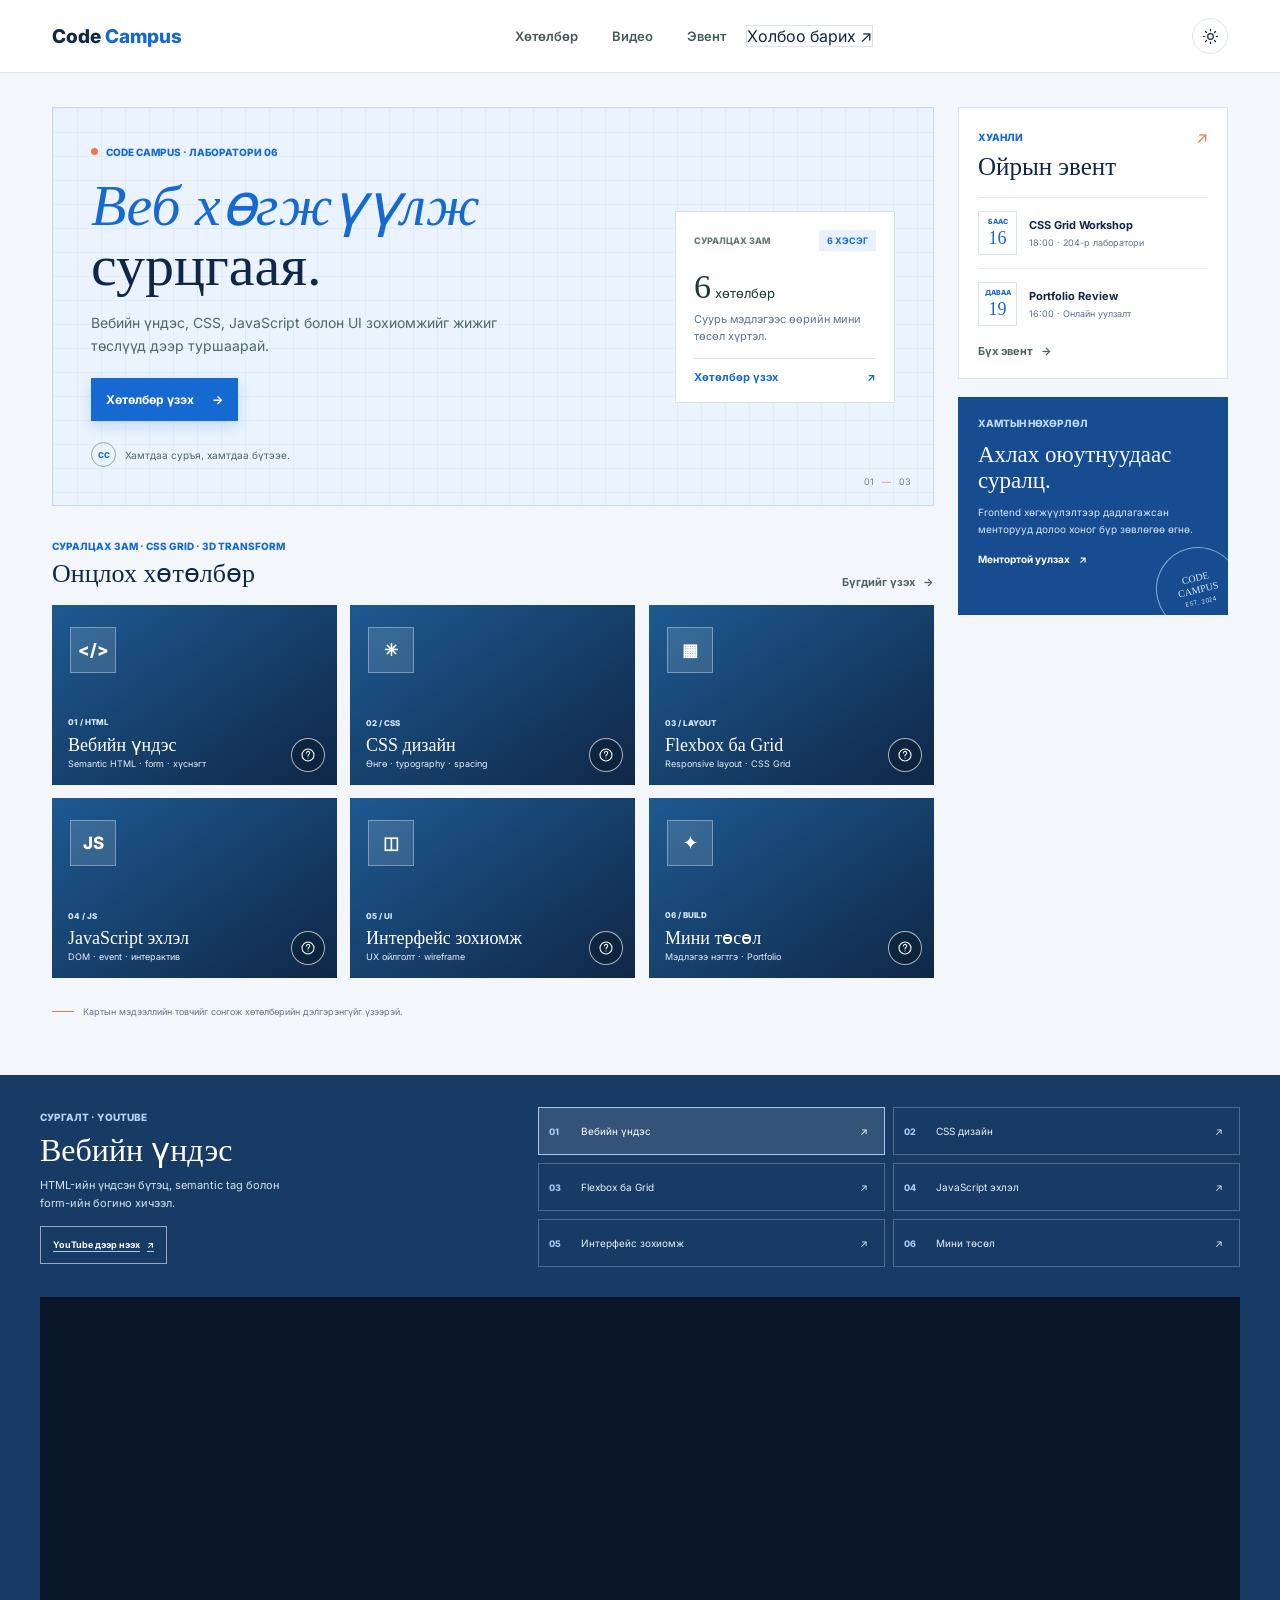
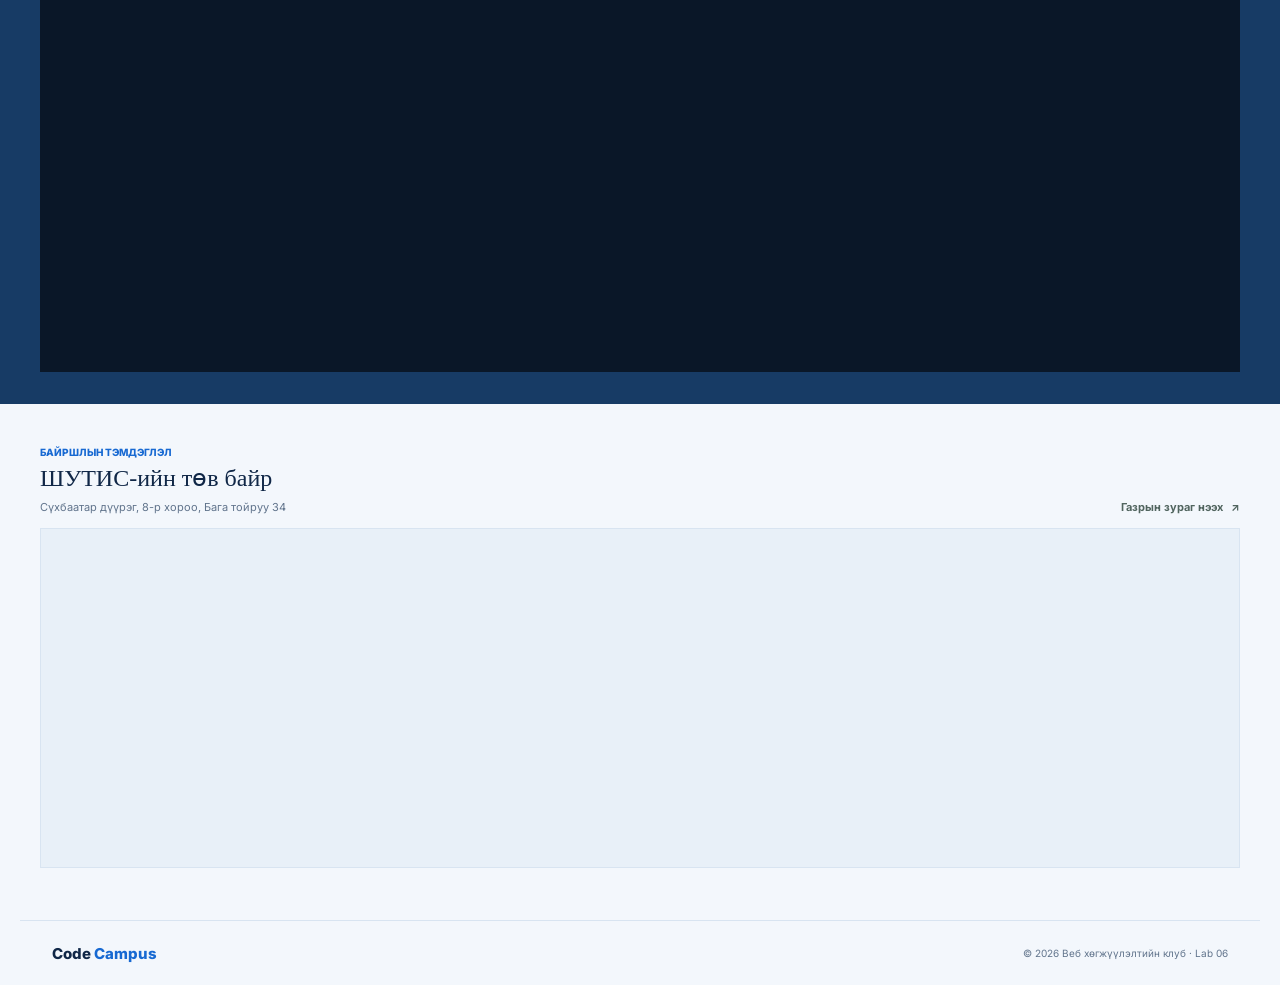
==== commit 5bb44b06: "Show contact details from navigation menu" ====
--- a/lab6/index.html
+++ b/lab6/index.html
@@ -22,7 +22,7 @@
         <li><a href="#gallery">Хөтөлбөр</a></li>
         <li><a href="#video">Видео</a></li>
         <li><a href="#events">Эвент</a></li>
-        <li><a class="nav-cta" href="#contact">Холбоо барих <span aria-hidden="true">↗</span></a></li>
+        <li><details class="contact-menu"><summary class="nav-cta">Холбоо барих <span aria-hidden="true">↗</span></summary><div class="contact-popover"><a href="mailto:t.egshiglen0707@gmail.com">Gmail <span>t.egshiglen0707@gmail.com</span></a><a href="tel:+97688035277">Утас <span>8803-5277</span></a></div></details></li>
       </ul>
       <button class="theme-toggle" id="theme-toggle" type="button" aria-label="Харанхуй горим асаах" aria-pressed="false">
         <svg class="sun-icon" viewBox="0 0 24 24" aria-hidden="true"><circle cx="12" cy="12" r="4"/><path d="M12 2v2m0 16v2M4.93 4.93l1.42 1.42m11.3 11.3 1.42 1.42M2 12h2m16 0h2M4.93 19.07l1.42-1.42m11.3-11.3 1.42-1.42"/></svg>
@@ -118,20 +118,6 @@
   </section>
   <section class="map-section" id="map" aria-labelledby="map-title"><div class="map-inner"><div class="section-heading"><div><p class="eyebrow">БАЙРШЛЫН ТЭМДЭГЛЭЛ</p><h2 id="map-title">ШУТИС-ийн төв байр</h2><p class="map-description">Сүхбаатар дүүрэг, 8-р хороо, Бага тойруу 34</p></div><a class="text-link" href="https://www.openstreetmap.org/?mlat=47.9220461&amp;mlon=106.9243809#map=17/47.9220461/106.9243809" target="_blank" rel="noopener noreferrer">Газрын зураг нээх <span aria-hidden="true">↗</span></a></div><div class="map-frame"><iframe title="ШУТИС-ийн төв байр, Улаанбаатар хотын газрын зураг" src="https://www.openstreetmap.org/export/embed.html?bbox=106.919%2C47.919%2C106.929%2C47.925&amp;layer=mapnik&amp;marker=47.9220461%2C106.9243809" loading="lazy" referrerpolicy="no-referrer" sandbox="allow-scripts allow-same-origin"></iframe></div></div></section>
 
-  <section class="checklist-section" aria-labelledby="checklist-title">
-    <div class="checklist-inner">
-      <div class="section-heading"><div><p class="eyebrow">LAB 06 · ҮНЭЛГЭЭ</p><h2 id="checklist-title">Шалгуулах зүйлс</h2></div><span class="checklist-count">6 шалгуур</span></div>
-      <ul class="checklist-grid">
-        <li><span aria-hidden="true">✓</span><div><strong>Transition ба transform</strong><p>Hover, focus үед хүртээмжтэй хөдөлгөөнтэй эффект.</p></div></li>
-        <li><span aria-hidden="true">✓</span><div><strong>3D flip карт</strong><p>Perspective, preserve-3d, backface-visibility.</p></div></li>
-        <li><span aria-hidden="true">✓</span><div><strong>Stagger animation</strong><p>@keyframes, animation-delay болон --i хувьсагч.</p></div></li>
-        <li><span aria-hidden="true">✓</span><div><strong>Хөдөлгөөн хязгаарлах</strong><p>prefers-reduced-motion тохиргоо.</p></div></li>
-        <li><span aria-hidden="true">✓</span><div><strong>Design token ба dark mode</strong><p>CSS custom property-оор өнгө, загварын горим.</p></div></li>
-        <li><span aria-hidden="true">✓</span><div><strong>Multimedia ба хүртээмж</strong><p>Хичээлийн видео, газрын зургийн iframe, inline SVG.</p></div></li>
-      </ul>
-    </div>
-  </section>
-
-  <footer class="site-footer" id="contact"><a class="footer-brand" href="#home">Code <span>Campus</span></a><p>© 2026 Веб хөгжүүлэлтийн клуб · Lab 06</p><div class="contact-links"><a href="mailto:t.egshiglen0707@gmail.com">t.egshiglen0707@gmail.com</a><a href="tel:+97688035277">8803-5277</a></div></footer>
+  <footer class="site-footer"><a class="footer-brand" href="#home">Code <span>Campus</span></a><p>© 2026 Веб хөгжүүлэлтийн клуб · Lab 06</p></footer>
 </body>
 </html>
--- a/lab6/style.css
+++ b/lab6/style.css
@@ -22,6 +22,13 @@
 .nav-menu a { display: inline-flex; min-height: 42px; align-items: center; justify-content: center; gap: 10px; padding: 0 14px; color: #455a57; font-size: 13px; font-weight: 600; text-decoration: none; }
 .nav-menu a:hover,.text-link:hover,.course-card a:hover { color: var(--green); }
 .nav-menu .nav-cta { border: 1px solid var(--line); color: var(--ink); }
+.contact-menu { position: relative; }
+.contact-menu summary { cursor: pointer; list-style: none; }
+.contact-menu summary::-webkit-details-marker { display: none; }
+.contact-popover { position: absolute; z-index: 20; top: calc(100% + 8px); right: 0; width: min(290px,calc(100vw - 32px)); padding: 7px; border: 1px solid var(--line); background: var(--white); box-shadow: 0 12px 28px rgba(16,39,71,.16); }
+.contact-popover a { min-height: 45px; display: flex; flex-direction: column; align-items: flex-start; justify-content: center; gap: 3px; padding: 7px 10px; color: var(--ink); font-size: 11px; text-decoration: none; }
+.contact-popover a:hover,.contact-popover a:focus-visible { background: #eaf3ff; }
+.contact-popover a span { color: var(--muted); font-size: 10px; overflow-wrap: anywhere; }
 .menu-toggle,.menu-button { display: none; }
 .page-layout { width: min(1240px, 100%); margin: 0 auto; padding: 26px 20px 50px; display: grid; grid-template-columns: minmax(0,1fr); gap: 24px; }
 .main-content { min-width: 0; display: grid; align-content: start; gap: 34px; }
@@ -111,6 +118,9 @@
   .nav-menu li,.nav-menu a { width: 100%; }
   .nav-menu a { justify-content: flex-start; padding-inline: 8px; }
   .nav-menu .nav-cta { margin-top: 5px; padding-inline: 12px; }
+  .contact-menu { width: 100%; }
+  .contact-menu summary { width: 100%; }
+  .contact-popover { position: static; width: 100%; margin-top: 5px; box-shadow: none; }
   .menu-toggle:checked~.nav-menu { display: grid; }
   .menu-toggle:checked+.menu-button span:first-child { transform: translateY(6.5px) rotate(45deg); }
   .menu-toggle:checked+.menu-button span:nth-child(2) { opacity: 0; }
@@ -173,6 +183,7 @@
 :root[data-theme="dark"] .mentor-card { border-color: #365c87; background: #173b65; }
 :root[data-theme="dark"] .nav-menu a { color: #d7e4f2; }
 :root[data-theme="dark"] .nav-menu .nav-cta { border-color: var(--line); color: var(--ink); }
+:root[data-theme="dark"] .contact-popover a:hover,:root[data-theme="dark"] .contact-popover a:focus-visible { background: #243c58; }
 :root[data-theme="dark"] .nav-menu { background: var(--white); }
 :root[data-theme="dark"] .theme-toggle { color: #edc66a; background: var(--white); }
 .multimedia-band { padding: 32px 20px; color: #f5f9ff; background: #173b65; }
@@ -203,17 +214,6 @@
 .map-description { margin: 8px 0 0; color: var(--muted); font-size: 11px; }
 .map-frame { height: clamp(220px,30vw,340px); overflow: hidden; border: 1px solid var(--line); background: #e8f0f8; }
 .map-frame iframe { width: 100%; height: 100%; border: 0; }
-.checklist-section { padding: 34px 20px; background: var(--white); }
-.checklist-inner { width: min(1200px,100%); margin: 0 auto; }
-.checklist-count { color: var(--muted); font-size: 10px; font-weight: 700; }
-.checklist-grid { margin: 18px 0 0; padding: 0; display: grid; grid-template-columns: repeat(3,minmax(0,1fr)); gap: 1px; list-style: none; background: var(--line); border: 1px solid var(--line); }
-.checklist-grid li { min-width: 0; min-height: 88px; padding: 14px; display: flex; align-items: flex-start; gap: 10px; background: var(--white); }
-.checklist-grid li>span { width: 19px; height: 19px; flex: 0 0 19px; display: grid; place-items: center; color: white; background: #1769d2; font-size: 12px; font-weight: 800; }
-.checklist-grid strong { color: var(--ink); font-size: 11px; }
-.checklist-grid p { margin: 5px 0 0; color: var(--muted); font-size: 10px; line-height: 1.5; }
-.contact-links { display: flex; flex-wrap: wrap; gap: 8px 18px; }
-.contact-links a { color: #53685f; font-size: 10px; text-decoration: none; }
-.contact-links a:hover { color: #1769d2; text-decoration: underline; text-underline-offset: 3px; }
 :focus-visible { outline: 3px solid var(--orange); outline-offset: 3px; }
 @keyframes card-enter { from { opacity: 0; transform: translateY(16px) scale(.985); } to { opacity: 1; transform: translateY(0) scale(1); } }
 
@@ -225,7 +225,6 @@
   .gallery-section .section-heading { align-items: flex-start; flex-direction: column; }
   .gallery-grid { grid-auto-rows: 220px; }
   .multimedia-inner { grid-template-columns: 1fr; }
-  .checklist-grid { grid-template-columns: repeat(2,minmax(0,1fr)); }
 }
 @media (max-width: 599px) {
   .navbar { gap: 8px; }
@@ -239,7 +238,6 @@
   .card-back p { font-size: 11px; }
   .multimedia-band { padding: 24px 20px; }
   .lesson-list { grid-template-columns: minmax(0,1fr); }
-  .checklist-grid { grid-template-columns: minmax(0,1fr); }
   .map-section { padding: 34px 20px 42px; }
   .map-section .section-heading { align-items: flex-start; }
 }
